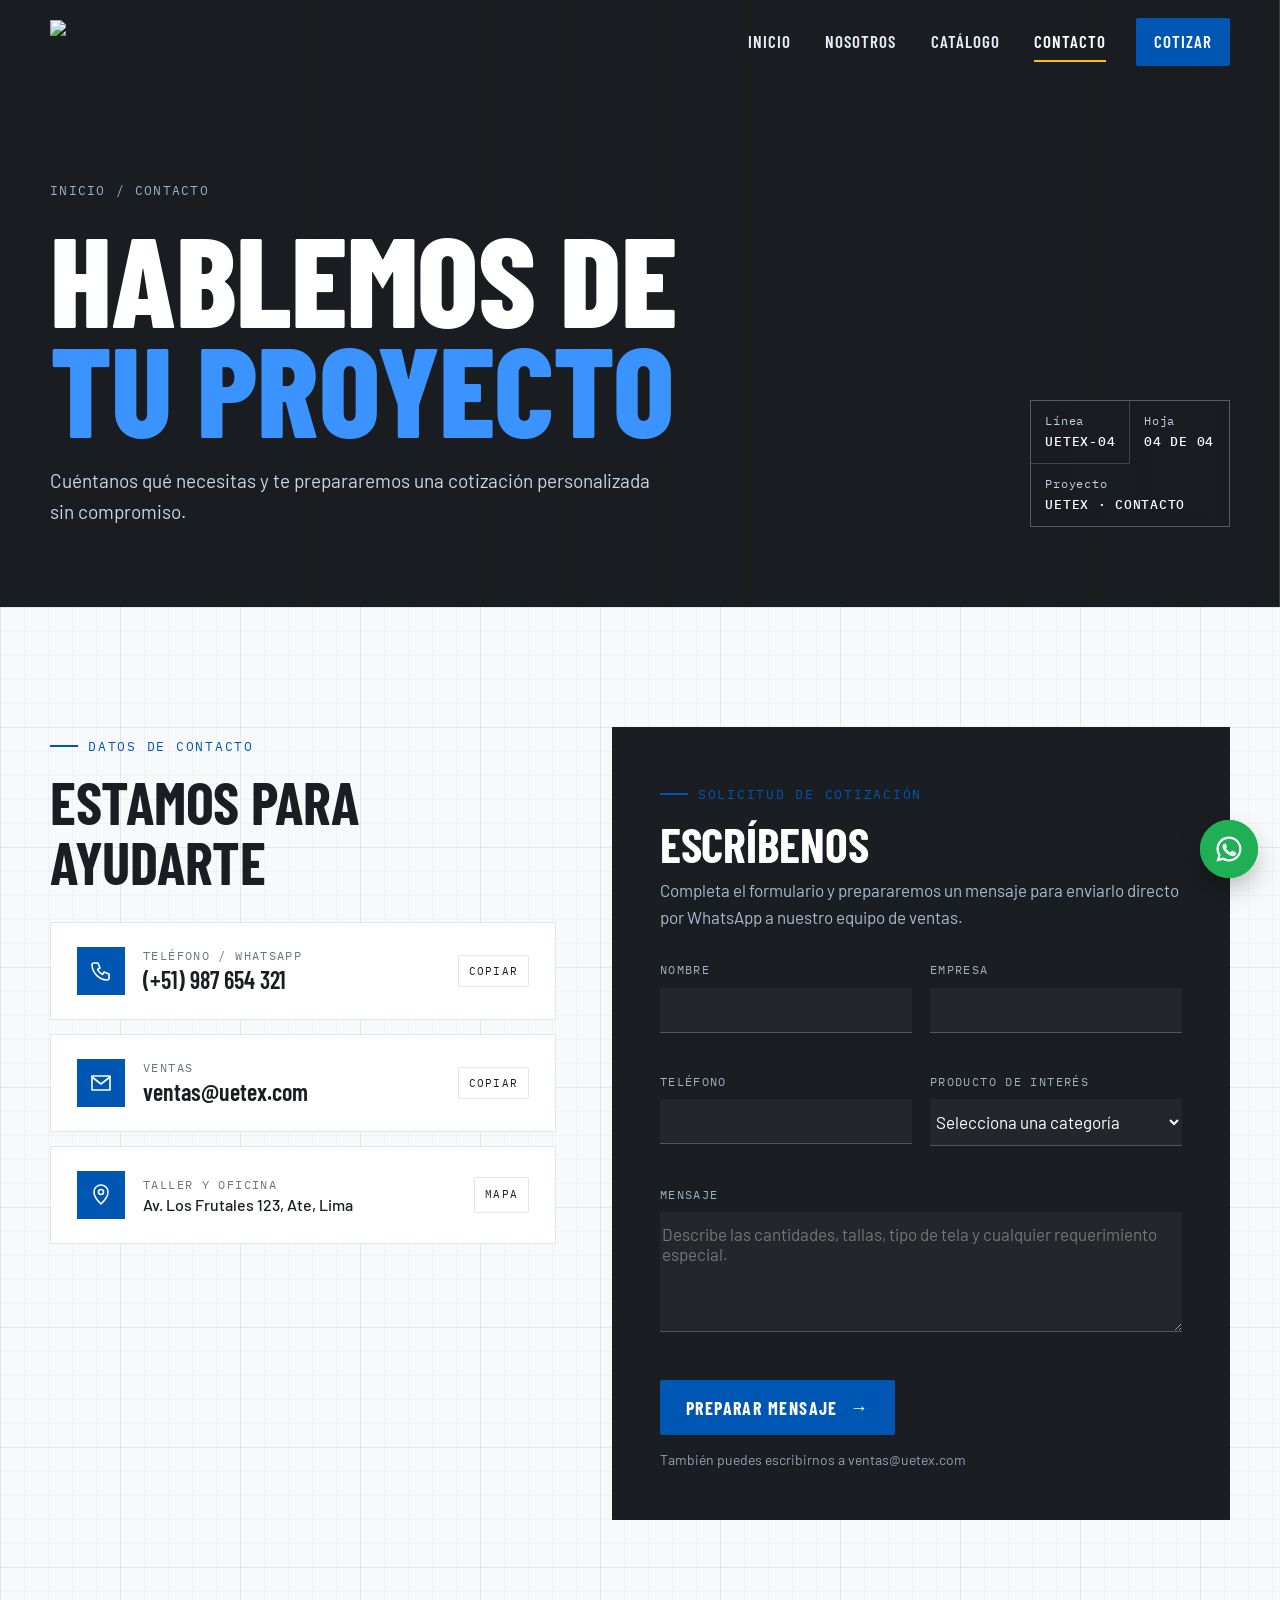
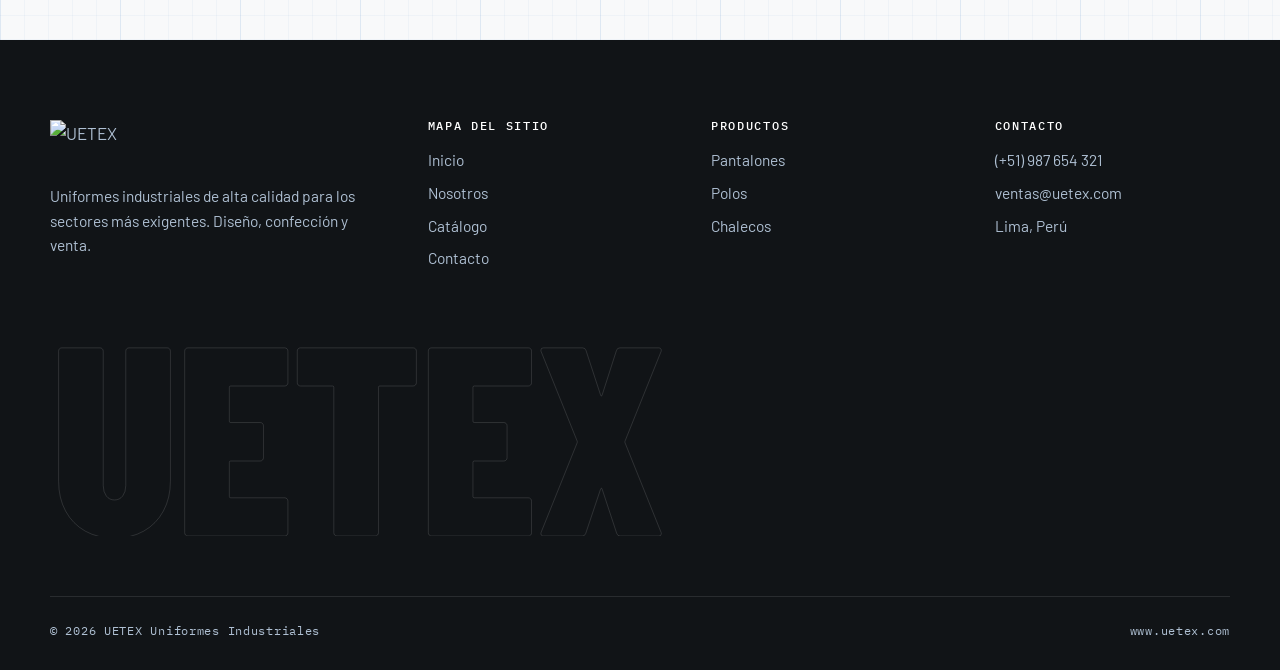
==== contacto.html @ 57a2f2c4 "Primer commit" ====
<!doctype html>
<html lang="es">
<head>
<meta charset="utf-8">
<meta name="viewport" content="width=device-width, initial-scale=1, viewport-fit=cover">
<title>Contacto · UETEX</title>
<meta name="description" content="Póngase en contacto con UETEX para cotizar sus uniformes industriales.">
<link rel="preconnect" href="https://fonts.googleapis.com"><link rel="preconnect" href="https://fonts.gstatic.com" crossorigin><link rel="stylesheet" href="https://fonts.googleapis.com/css2?family=Barlow+Condensed:wght@500;600;700;800&family=Barlow:wght@400;500;600&family=IBM+Plex+Mono:wght@400;500&display=swap">
<link rel="stylesheet" href="css/styles.css">
</head>
<body>
<header class="site-header">
  <div class="wrap bar">
    <a class="brand" href="index.html" aria-label="UETEX, ir al inicio"><img src="img/logo-uetex-white.png" alt="UETEX Uniformes Industriales" width="150"></a>
    <button class="menu-btn" aria-label="Abrir menú" aria-expanded="false"><span></span><span></span><span></span></button>
    <nav class="nav" aria-label="Principal">
      <a href="index.html">Inicio</a>
      <a href="nosotros.html">Nosotros</a>
      <a href="catalogo.html">Catálogo</a>
      <a href="contacto.html" aria-current="page">Contacto</a>
      <a class="cta-nav" href="contacto.html">Cotizar</a>
    </nav>
  </div>
</header>
<main>
<section class="page-hero">
  <div class="bg"><img data-parallax="0.18" src="https://images.unsplash.com/photo-1504917595217-d4dc5ebe6122?q=80&w=2070&auto=format&fit=crop" alt=""></div>
  <div class="wrap">
    <div>
      <div class="crumbs"><a href="index.html">Inicio</a><span>/</span><span>Contacto</span></div>
      <h1><span class="l"><span>Hablemos de</span></span><span class="l"><span>tu proyecto</span></span></h1>
      <p class="lead">Cuéntanos qué necesitas y te prepararemos una cotización personalizada sin compromiso.</p>
    </div>
    <div class="titleblock" aria-hidden="true">
      <div>Línea<b>UETEX-04</b></div><div>Hoja<b>04 de 04</b></div>
      <div class="full">Proyecto<b>UETEX · Contacto</b></div>
    </div>
  </div>
</section>
<section class="sec blueprint">
  <div class="wrap contact-grid">
    <div>
      <span class="eyebrow reveal">Datos de contacto</span>
      <h2 class="reveal" style="font-size:clamp(40px,4.6vw,62px);text-transform:uppercase;margin:16px 0 30px">Estamos para ayudarte</h2>
      <div class="c-list">
        <div class="c-card reveal"><span class="ic"><svg viewBox="0 0 24 24" fill="none" stroke="currentColor" stroke-width="1.6" stroke-linecap="round" stroke-linejoin="round" aria-hidden="true"><path d="M5 4h4l2 5-2.5 1.5a11 11 0 0 0 5 5L15 13l5 2v4a2 2 0 0 1-2 2A16 16 0 0 1 3 6a2 2 0 0 1 2-2"/></svg></span><div><small>Teléfono / WhatsApp</small><div class="v">(+51) 987 654 321</div></div><button class="copy" type="button" data-copy="+51987654321">Copiar</button></div>
        <div class="c-card reveal"><span class="ic"><svg viewBox="0 0 24 24" fill="none" stroke="currentColor" stroke-width="1.6" stroke-linecap="round" stroke-linejoin="round" aria-hidden="true"><rect x="3" y="5" width="18" height="14"/><path d="M3 6l9 7 9-7"/></svg></span><div><small>Ventas</small><div class="v">ventas@uetex.com</div></div><button class="copy" type="button" data-copy="ventas@uetex.com">Copiar</button></div>
        <div class="c-card reveal"><span class="ic"><svg viewBox="0 0 24 24" fill="none" stroke="currentColor" stroke-width="1.6" stroke-linecap="round" stroke-linejoin="round" aria-hidden="true"><path d="M12 21s-7-6.5-7-12a7 7 0 0 1 14 0c0 5.5-7 12-7 12z"/><circle cx="12" cy="9" r="2.5"/></svg></span><div><small>Taller y Oficina</small><div class="v sm">Av. Los Frutales 123, Ate, Lima</div></div><a class="copy" href="https://www.google.com/maps/search/?api=1&query=Av.+Los+Frutales+123+Ate+Lima" target="_blank" rel="noopener" style="text-decoration:none">Mapa</a></div>
      </div>
    </div>
    <form class="form reveal" id="contact-form" novalidate>
      <span class="eyebrow">Solicitud de cotización</span>
      <h2>Escríbenos</h2>
      <p>Completa el formulario y prepararemos un mensaje para enviarlo directo por WhatsApp a nuestro equipo de ventas.</p>
      <div class="fgrid">
        <div class="field"><label for="c-nombre">Nombre</label><input id="c-nombre" name="nombre" autocomplete="name"><span class="err"></span></div>
        <div class="field"><label for="c-empresa">Empresa</label><input id="c-empresa" name="empresa" autocomplete="organization"><span class="err"></span></div>
        <div class="field"><label for="c-telefono">Teléfono</label><input id="c-telefono" name="telefono" type="tel" autocomplete="tel"><span class="err"></span></div>
        <div class="field"><label for="c-servicio">Producto de interés</label><select id="c-servicio" name="servicio"><option value="">Selecciona una categoría</option><option>Pantalones</option><option>Polos</option><option>Chalecos</option><option>Otro (especificar en mensaje)</option></select><span class="err"></span></div>
        <div class="field full"><label for="c-mensaje">Mensaje</label><textarea id="c-mensaje" name="mensaje" placeholder="Describe las cantidades, tallas, tipo de tela y cualquier requerimiento especial."></textarea><span class="err"></span></div>
      </div>
      <button class="btn btn-primary" type="submit">Preparar mensaje <span class="arr">→</span></button>
      <div class="sent" id="form-result" hidden></div>
      <p class="note">También puedes escribirnos a ventas@uetex.com</p>
    </form>
  </div>
</section>
</main>
<footer class="site-footer">
  <div class="wrap">
    <div class="f-top">
      <div><img src="img/logo-uetex-white.png" alt="UETEX" width="150"><p>Uniformes industriales de alta calidad para los sectores más exigentes. Diseño, confección y venta.</p></div>
      <div><h4>Mapa del sitio</h4><ul><li><a href="index.html">Inicio</a></li><li><a href="nosotros.html">Nosotros</a></li><li><a href="catalogo.html">Catálogo</a></li><li><a href="contacto.html">Contacto</a></li></ul></div>
      <div><h4>Productos</h4><ul><li><a href="catalogo.html?filter=pantalon">Pantalones</a></li><li><a href="catalogo.html?filter=polo">Polos</a></li><li><a href="catalogo.html?filter=chaleco">Chalecos</a></li></ul></div>
      <div><h4>Contacto</h4><ul><li>(+51) 987 654 321</li><li>ventas@uetex.com</li><li>Lima, Perú</li></ul></div>
    </div>
    <div class="big-word" aria-hidden="true">UETEX</div>
    <div class="f-bottom"><span>© 2026 UETEX Uniformes Industriales</span><span>www.uetex.com</span></div>
  </div>
</footer>
<a class="wa" href="https://wa.me/51987654321" target="_blank" rel="noopener" aria-label="Escríbenos por WhatsApp"><svg viewBox="0 0 24 24" fill="currentColor" aria-hidden="true"><path d="M12 2a10 10 0 0 0-8.6 15.1L2 22l5-1.3A10 10 0 1 0 12 2zm0 18.2a8.2 8.2 0 0 1-4.2-1.2l-.3-.2-3 .8.8-2.9-.2-.3A8.2 8.2 0 1 1 12 20.2zm4.5-6.1c-.2-.1-1.5-.7-1.7-.8-.2-.1-.4-.1-.6.1l-.8 1c-.1.2-.3.2-.5.1a6.7 6.7 0 0 1-3.3-2.9c-.3-.4.2-.4.7-1.3.1-.2 0-.3 0-.4l-.8-1.8c-.2-.5-.4-.4-.6-.4h-.5a1 1 0 0 0-.7.3 3 3 0 0 0-.9 2.2 5.2 5.2 0 0 0 1.1 2.8 11.9 11.9 0 0 0 4.6 4c1.7.7 2.4.8 3.2.7a2.8 2.8 0 0 0 1.8-1.3 2.3 2.3 0 0 0 .2-1.3c-.1-.1-.3-.2-.5-.3z"/></svg></a>
<script src="js/app.js"></script>
</body>
</html>
---- css/styles.css ----
/* UETEX Uniformes Industriales - Estilos Globales */
:root{
  --ink:#1A1D21;
  --steel:#2C3E50;
  --steel-2:#34495E;
  --blue:#0056B3; /* Azul industrial */
  --blue-bright:#3B93FF;
  --safety:#FFC107; /* Amarillo de seguridad */
  --paper:#F8F9FA;
  --white:#FFFFFF;
  --line:#E2E6EA;
  --line-dark:rgba(255,255,255,.12);
  --muted:#6C757D;
  --muted-dark:#A9B7C6;
  
  --f-display:"Barlow Condensed","Arial Narrow",Arial,sans-serif;
  --f-body:"Barlow","Segoe UI",Roboto,Helvetica,Arial,sans-serif;
  --f-mono:"IBM Plex Mono",ui-monospace,"SFMono-Regular",Menlo,Consolas,monospace;

  --wrap:1220px;
  --gut-l:max(20px, env(safe-area-inset-left, 0px));
  --gut-r:max(20px, env(safe-area-inset-right, 0px));
  --ease:cubic-bezier(.2,.7,.1,1);
  color-scheme:light;
}

*,*::before,*::after{box-sizing:border-box}
html{scroll-behavior:smooth}
body{
  margin:0;background:var(--paper);color:var(--ink);
  font-family:var(--f-body);font-size:17px;line-height:1.6;
  -webkit-font-smoothing:antialiased;overflow-x:hidden;
}
img{max-width:100%;display:block}
a{color:inherit}
h1,h2,h3,h4{font-family:var(--f-display);font-weight:700;line-height:1.02;margin:0;text-wrap:balance;letter-spacing:-.005em}
p{margin:0}
:focus-visible{outline:2px solid var(--blue-bright);outline-offset:3px}

.wrap{max-width:var(--wrap);margin:0 auto;padding-left:var(--gut-l);padding-right:var(--gut-r)}
.mono{font-family:var(--f-mono)}
.eyebrow{
  font-family:var(--f-mono);font-size:12.5px;letter-spacing:.14em;text-transform:uppercase;
  color:var(--blue);display:inline-flex;align-items:center;gap:10px;
}
.eyebrow::before{content:"";width:28px;height:2px;background:currentColor}
.dark .eyebrow{color:var(--blue-bright)}

/* ---------- Header ---------- */
.site-header{
  position:fixed;top:env(safe-area-inset-top,0px);left:0;right:0;z-index:50;
  transition:background .4s var(--ease),box-shadow .4s var(--ease),transform .4s var(--ease);
}
.site-header .bar{display:flex;align-items:center;justify-content:space-between;gap:24px;height:84px;transition:height .35s var(--ease)}
.site-header.scrolled{background:rgba(26,29,33,.95);backdrop-filter:blur(12px);-webkit-backdrop-filter:blur(12px);box-shadow:0 1px 0 var(--line-dark)}
.site-header.scrolled .bar{height:66px}
.site-header.hide{transform:translateY(-110%)}
.brand img{height:44px;width:auto;transition:height .35s var(--ease)}
.scrolled .brand img{height:36px}
.nav{display:flex;align-items:center;gap:6px}
.nav a{
  position:relative;text-decoration:none;color:#E6EEF7;font-family:var(--f-display);
  font-size:17px;font-weight:600;letter-spacing:.06em;text-transform:uppercase;padding:10px 14px;
}
.nav a::after{
  content:"";position:absolute;left:14px;right:14px;bottom:4px;height:2px;background:var(--safety);
  transform:scaleX(0);transform-origin:left;transition:transform .35s var(--ease);
}
.nav a:hover::after,.nav a[aria-current="page"]::after{transform:scaleX(1)}
.nav a[aria-current="page"]{color:#fff}
.nav .cta-nav{margin-left:10px;background:var(--blue);color:#fff;padding:10px 18px;border-radius:2px;transition:background .25s}
.nav .cta-nav::after{display:none}
.nav .cta-nav:hover{background:var(--blue-bright)}
.menu-btn{display:none;background:none;border:1px solid var(--line-dark);width:46px;height:46px;border-radius:2px;color:#fff;cursor:pointer;position:relative}
.menu-btn span{position:absolute;left:12px;right:12px;height:2px;background:currentColor;transition:transform .3s var(--ease),opacity .2s}
.menu-btn span:nth-child(1){top:15px}.menu-btn span:nth-child(2){top:22px}.menu-btn span:nth-child(3){top:29px}
.menu-open .menu-btn span:nth-child(1){transform:translateY(7px) rotate(45deg)}
.menu-open .menu-btn span:nth-child(2){opacity:0}
.menu-open .menu-btn span:nth-child(3){transform:translateY(-7px) rotate(-45deg)}

@media (max-width:900px){
  .menu-btn{display:block}
  .nav{
    position:fixed;inset:0;top:0;flex-direction:column;align-items:flex-start;justify-content:center;gap:4px;
    background:var(--ink);padding:100px var(--gut-r) 40px var(--gut-l);
    clip-path:circle(0 at calc(100% - 44px) 42px);transition:clip-path .6s var(--ease);z-index:-1;
  }
  .menu-open .nav{clip-path:circle(150% at calc(100% - 44px) 42px)}
  .nav a{font-size:40px;padding:6px 0}
  .nav a::after{left:0;right:auto;width:60px}
  .nav .cta-nav{margin:20px 0 0;font-size:22px;padding:14px 22px}
}

/* ---------- Buttons ---------- */
.btn{
  display:inline-flex;align-items:center;gap:12px;text-decoration:none;cursor:pointer;border:0;
  font-family:var(--f-display);font-weight:700;font-size:18px;letter-spacing:.08em;text-transform:uppercase;
  padding:16px 26px;border-radius:2px;position:relative;overflow:hidden;isolation:isolate;
  transition:color .3s var(--ease);
}
.btn::before{content:"";position:absolute;inset:0;z-index:-1;transform:translateX(-101%);transition:transform .45s var(--ease)}
.btn:hover::before{transform:none}
.btn .arr{transition:transform .35s var(--ease)}
.btn:hover .arr{transform:translateX(5px)}
.btn-primary{background:var(--blue);color:#fff}
.btn-primary::before{background:var(--safety)}
.btn-primary:hover{color:var(--ink)}
.btn-ghost{background:transparent;color:#fff;box-shadow:inset 0 0 0 1.5px rgba(255,255,255,.45)}
.btn-ghost::before{background:#fff}
.btn-ghost:hover{color:var(--ink)}
.btn-dark{background:var(--ink);color:#fff}
.btn-dark::before{background:var(--blue)}

/* ---------- Hero (home) ---------- */
.hero{position:relative;background:var(--ink);color:#fff;overflow:hidden;isolation:isolate}
.hero-slides{position:absolute;inset:0;z-index:-3}
.hero-slides img{
  position:absolute;inset:0;width:100%;height:100%;object-fit:cover;opacity:0;transform:scale(1.12);
  transition:opacity 1.6s ease,transform 8s linear;
}
.hero-slides img.on{opacity:1;transform:scale(1)}
.hero::before{
  content:"";position:absolute;inset:0;z-index:-2;
  background:
    linear-gradient(90deg,rgba(26,29,33,.96) 0%,rgba(26,29,33,.82) 42%,rgba(26,29,33,.35) 100%),
    linear-gradient(0deg,rgba(26,29,33,.9) 0%,rgba(26,29,33,0) 45%);
}
#grid-canvas{position:absolute;inset:0;z-index:-1;width:100%;height:100%;pointer-events:none;opacity:.9}
.hero-inner{padding-block:170px 70px;display:grid;grid-template-columns:minmax(0,1.25fr) minmax(0,.75fr);gap:48px;align-items:end}
.hero h1{font-size:clamp(50px,7.4vw,118px);font-weight:800;text-transform:uppercase;line-height:.88;letter-spacing:-.01em}
.hero h1 .l{display:block;overflow:hidden;padding-bottom:.04em}
.hero h1 .l span{display:inline-block;animation:rise 1s var(--ease) both}
.hero h1 .l:nth-child(2) span{animation-delay:.12s;color:var(--blue-bright)}
.hero h1 .l:nth-child(3) span{animation-delay:.24s}
.hero h1 .amp{color:var(--safety)}
@keyframes rise{from{transform:translateY(105%)}to{transform:none}}
.hero-lead{margin-top:28px;max-width:560px;font-size:19px;color:#C9D6E5;animation:fadeUp .9s .45s var(--ease) both}
.hero-actions{margin-top:36px;display:flex;flex-wrap:wrap;gap:14px;animation:fadeUp .9s .6s var(--ease) both}
@keyframes fadeUp{from{opacity:0;transform:translateY(24px)}to{opacity:1;transform:none}}

.titleblock{
  font-family:var(--f-mono);font-size:12px;letter-spacing:.06em;color:#BFD0E3;
  border:1px solid rgba(255,255,255,.28);background:rgba(26,29,33,.55);backdrop-filter:blur(6px);
  display:grid;grid-template-columns:1fr 1fr;animation:fadeUp .9s .75s var(--ease) both;max-width:380px;justify-self:end;width:100%;
}
.titleblock div{padding:10px 14px;border-bottom:1px solid rgba(255,255,255,.18)}
.titleblock div:nth-child(odd){border-right:1px solid rgba(255,255,255,.18)}
.titleblock div:nth-last-child(-n+2){border-bottom:0}
.titleblock b{display:block;font-weight:500;color:#fff;font-size:13px;margin-top:2px;text-transform:uppercase}
.titleblock .full{grid-column:1/-1;border-right:0!important}
.slide-meta{margin-top:56px;display:flex;align-items:center;gap:22px;font-family:var(--f-mono);font-size:12.5px;color:#9DB0C6;letter-spacing:.08em;text-transform:uppercase}
.slide-dots{display:flex;gap:8px}
.slide-dots button{width:46px;height:3px;border:0;padding:0;background:rgba(255,255,255,.25);cursor:pointer;position:relative;overflow:hidden}
.slide-dots button i{position:absolute;inset:0;background:var(--safety);transform:scaleX(0);transform-origin:left}
.slide-dots button.on i{animation:prog 6s linear forwards}
@keyframes prog{to{transform:scaleX(1)}}

/* ---------- Ticker ---------- */
.ticker{background:var(--blue);color:#fff;overflow:hidden;white-space:nowrap;border-block:1px solid rgba(255,255,255,.15)}
.ticker-track{display:inline-flex;animation:tick 38s linear infinite;padding-block:16px}
.ticker span{font-family:var(--f-display);font-size:24px;font-weight:700;text-transform:uppercase;letter-spacing:.06em;padding:0 26px;display:inline-flex;align-items:center;gap:52px}
.ticker span::after{content:"";width:9px;height:9px;background:var(--safety);transform:rotate(45deg)}
@keyframes tick{to{transform:translateX(-50%)}}

/* ---------- Sections ---------- */
section{position:relative}
.sec{padding-block:120px}
.sec-tight{padding-block:90px}
.dark{background:var(--ink);color:#fff}
.dark p{color:#C3D1E1}
.blueprint{
  background-color:var(--paper);
  background-image:
    linear-gradient(rgba(0,86,179,.07) 1px,transparent 1px),
    linear-gradient(90deg,rgba(0,86,179,.07) 1px,transparent 1px),
    linear-gradient(rgba(0,86,179,.035) 1px,transparent 1px),
    linear-gradient(90deg,rgba(0,86,179,.035) 1px,transparent 1px);
  background-size:120px 120px,120px 120px,24px 24px,24px 24px;
}
.dark.blueprint{
  background-color:var(--ink);
  background-image:
    linear-gradient(rgba(59,147,255,.09) 1px,transparent 1px),
    linear-gradient(90deg,rgba(59,147,255,.09) 1px,transparent 1px);
  background-size:96px 96px,96px 96px;
}
.sec-head{display:grid;grid-template-columns:minmax(0,1fr) minmax(0,1fr);gap:40px;align-items:end;margin-bottom:64px}
.sec-head h2{font-size:clamp(42px,5.6vw,80px);text-transform:uppercase;margin-top:18px}
.sec-head h2 em{font-style:normal;color:var(--blue)}
.dark .sec-head h2 em{color:var(--blue-bright)}
.sec-head p{max-width:520px;color:var(--muted);font-size:18px}
.dark .sec-head p{color:var(--muted-dark)}

/* about split */
.split{display:grid;grid-template-columns:minmax(0,1fr) minmax(0,1fr);gap:80px;align-items:center}
.photo-stack{position:relative;aspect-ratio:4/4.3;max-width:100%}
.photo-stack figure{margin:0;position:absolute;overflow:hidden;box-shadow:0 30px 60px -20px rgba(26,29,33,.45)}
.photo-stack .p1{left:0;top:0;width:62%;height:78%}
.photo-stack .p2{right:0;bottom:0;width:52%;height:58%;border:8px solid var(--paper)}
.photo-stack img{width:100%;height:100%;object-fit:cover;transform:scale(1.08)}
.photo-stack .stamp{
  position:absolute;left:46%;top:6%;width:132px;height:132px;border-radius:50%;background:var(--safety);color:var(--ink);
  display:grid;place-items:center;text-align:center;font-family:var(--f-display);font-weight:800;font-size:15px;line-height:1.05;
  letter-spacing:.04em;text-transform:uppercase;z-index:2;
}
.stamp svg{position:absolute;inset:0;animation:spin 18s linear infinite}
.stamp text{font-family:var(--f-mono);font-size:9.6px;letter-spacing:.22em;fill:var(--ink)}
@keyframes spin{to{transform:rotate(360deg)}}
.about-copy h2{font-size:clamp(40px,5vw,68px);text-transform:uppercase;margin:18px 0 26px}
.about-copy p+p{margin-top:16px}
.about-copy p{color:var(--muted);font-size:18px}

.stats{display:grid;grid-template-columns:repeat(4,minmax(0,1fr));margin-top:44px;border-top:1px solid var(--line)}
.stat{padding:22px 16px 0 0}
.stat+.stat{padding-left:18px;border-left:1px solid var(--line)}
.stat b{display:block;font-family:var(--f-display);font-size:58px;font-weight:800;line-height:1;color:var(--blue);font-variant-numeric:tabular-nums}
.stat span{font-family:var(--f-mono);font-size:12px;letter-spacing:.08em;text-transform:uppercase;color:var(--muted)}

/* service cards (home) */
.svc-grid{display:grid;grid-template-columns:repeat(3,minmax(0,1fr));gap:2px;background:var(--line-dark)}
.svc-card{
  position:relative;display:block;text-decoration:none;color:#fff;aspect-ratio:4/4.6;overflow:hidden;background:var(--steel);isolation:isolate;
}
.svc-card img{position:absolute;inset:0;width:100%;height:100%;object-fit:cover;z-index:-2;transition:transform 1.2s var(--ease),filter .6s;filter:grayscale(.55) brightness(.8)}
.svc-card::before{content:"";position:absolute;inset:0;z-index:-1;background:linear-gradient(0deg,rgba(26,29,33,.97) 18%,rgba(26,29,33,.25) 70%);transition:background .5s}
.svc-card::after{content:"";position:absolute;left:0;bottom:0;height:4px;width:100%;background:var(--safety);transform:scaleX(0);transform-origin:left;transition:transform .55s var(--ease)}
.svc-card:hover img{transform:scale(1.08);filter:none}
.svc-card:hover::after{transform:scaleX(1)}
.svc-card .code{position:absolute;top:22px;left:24px;font-family:var(--f-mono);font-size:12px;letter-spacing:.12em;color:#B9CBE0}
.svc-card .body{position:absolute;left:24px;right:24px;bottom:28px}
.svc-card h3{font-size:36px;text-transform:uppercase}
.svc-card p{color:#C3D1E1;font-size:15.5px;margin-top:10px;max-height:0;opacity:0;overflow:hidden;transition:max-height .6s var(--ease),opacity .4s,margin .4s}
.svc-card:hover p,.svc-card:focus-visible p{max-height:140px;opacity:1}
.svc-card .go{margin-top:14px;display:inline-flex;gap:10px;font-family:var(--f-mono);font-size:12px;letter-spacing:.12em;text-transform:uppercase;color:var(--safety)}
@media (hover:none){.svc-card p{max-height:none;opacity:1}}

/* disciplines */
.disc{display:grid;grid-template-columns:repeat(3,minmax(0,1fr));border-top:1px solid var(--line);padding:0;margin:0;position:relative;z-index:0}
.disc li{list-style:none;border-bottom:1px solid var(--line);padding:26px 4px;display:flex;align-items:baseline;gap:18px;position:relative;overflow:hidden;transition:color .35s,padding .35s var(--ease);z-index:0}
.disc li:not(:nth-child(3n)){border-right:1px solid var(--line)}
.disc li:not(:nth-child(3n+1)){padding-left:24px}
.disc li::before{content:"";position:absolute;inset:0;background:var(--blue);transform:translateY(101%);transition:transform .45s var(--ease);z-index:-1}
.disc li:hover{color:#fff}
.disc li:hover::before{transform:none}
.disc li:hover small{color:#cfe2ff}
.disc small{flex:none;font-family:var(--f-mono);font-size:12px;color:var(--blue);letter-spacing:.08em;transition:color .35s}
.disc strong{font-family:var(--f-display);font-size:clamp(22px,2.3vw,30px);min-width:0;overflow-wrap:anywhere;font-weight:700;text-transform:uppercase}

/* logo marquee */
.logos-marquee{overflow:hidden;mask-image:linear-gradient(90deg,transparent,#000 10%,#000 90%,transparent);-webkit-mask-image:linear-gradient(90deg,transparent,#000 10%,#000 90%,transparent)}
.logos-track{display:inline-flex;gap:20px;animation:tick 45s linear infinite;padding-block:6px}
.logos-marquee:hover .logos-track{animation-play-state:paused}
.logo-chip{flex:none;width:210px;height:110px;background:var(--white);display:grid;place-items:center;padding:20px 26px;border:1px solid var(--line)}
.logo-chip img{max-height:62px;max-width:100%;object-fit:contain;filter:grayscale(1);opacity:.75;transition:filter .4s,opacity .4s}
.logo-chip:hover img{filter:none;opacity:1}

/* CTA band */
.cta-band{background:var(--blue);color:#fff;overflow:hidden;position:relative;isolation:isolate}
.cta-band::before{
  content:"";position:absolute;inset:0;z-index:-1;opacity:.18;
  background:repeating-linear-gradient(-45deg,transparent 0 22px,rgba(255,255,255,.6) 22px 24px);
  animation:slide 20s linear infinite;background-size:200% 200%;
}
@keyframes slide{to{background-position:100% 0}}
.cta-band .wrap{padding-block:90px;display:flex;flex-wrap:wrap;align-items:center;justify-content:space-between;gap:32px}
.cta-band h2{font-size:clamp(40px,5.4vw,76px);text-transform:uppercase;max-width:760px}
.cta-band .btn-primary{background:var(--ink)}

/* ---------- Page hero (inner pages) ---------- */
.page-hero{position:relative;background:var(--ink);color:#fff;overflow:hidden;isolation:isolate}
.page-hero .bg{position:absolute;inset:-10% 0;z-index:-2}
.page-hero .bg img{width:100%;height:100%;object-fit:cover;opacity:.45;filter:grayscale(.3)}
.page-hero::before{content:"";position:absolute;inset:0;z-index:-1;background:linear-gradient(90deg,rgba(26,29,33,.95) 10%,rgba(26,29,33,.55))}
.page-hero .wrap{padding-block:180px 80px;display:grid;grid-template-columns:minmax(0,1fr) auto;gap:40px;align-items:end}
.page-hero h1{font-size:clamp(60px,10vw,150px);font-weight:800;text-transform:uppercase;line-height:.86;margin-top:22px}
.page-hero h1 .l{display:block;overflow:hidden}
.page-hero h1 .l span{display:inline-block;animation:rise 1s var(--ease) both}
.page-hero h1 .l:nth-child(2) span{animation-delay:.1s;color:var(--blue-bright)}
.page-hero .lead{margin-top:24px;font-size:19px;color:#C9D6E5;max-width:620px;animation:fadeUp .9s .35s var(--ease) both}
.crumbs{font-family:var(--f-mono);font-size:12.5px;letter-spacing:.1em;text-transform:uppercase;color:#9DB0C6;display:flex;gap:10px}
.crumbs a{text-decoration:none;color:#9DB0C6}.crumbs a:hover{color:#fff}

/* ---------- Nosotros ---------- */
.intro-big{font-family:var(--f-display);font-size:clamp(30px,3.6vw,50px);font-weight:600;line-height:1.12;max-width:1050px;text-wrap:balance}
.intro-big em{font-style:normal;color:var(--blue)}
.mv{display:grid;grid-template-columns:repeat(2,minmax(0,1fr));gap:2px;background:var(--line-dark)}
.mv article{background:var(--ink);padding:56px 48px;position:relative;overflow:hidden}
.mv article::after{content:attr(data-k);position:absolute;right:-10px;bottom:-40px;font-family:var(--f-display);font-weight:800;font-size:220px;line-height:1;color:rgba(59,147,255,.07);text-transform:uppercase;pointer-events:none}
.mv h3{font-size:56px;text-transform:uppercase;color:var(--blue-bright);margin:18px 0 18px}
.mv p{font-size:18px;max-width:520px}
.pillars{display:grid;grid-template-columns:repeat(3,minmax(0,1fr));gap:28px}
.pillar{border-top:3px solid var(--ink);padding-top:26px}
.pillar .ico{width:56px;height:56px;color:var(--blue);margin-bottom:20px}
.pillar h3{font-size:34px;text-transform:uppercase}
.pillar p{color:var(--muted);margin-top:10px}
.offices{display:grid;grid-template-columns:repeat(2,minmax(0,1fr));gap:24px}
.office{background:var(--white);border:1px solid var(--line);padding:34px;display:flex;flex-direction:column;gap:12px;transition:transform .4s var(--ease),box-shadow .4s}
.office:hover{transform:translateY(-6px);box-shadow:0 24px 50px -24px rgba(26,29,33,.35)}
.office .tag{font-family:var(--f-mono);font-size:12px;letter-spacing:.12em;text-transform:uppercase;color:var(--blue)}
.office h3{font-size:42px;text-transform:uppercase}
.office p{color:var(--muted)}
.office a.maplink{margin-top:auto;font-family:var(--f-mono);font-size:12.5px;letter-spacing:.1em;text-transform:uppercase;color:var(--ink);text-decoration:none;display:inline-flex;gap:8px;padding-top:12px}
.office a.maplink:hover{color:var(--blue)}
.team-strip{position:relative;overflow:hidden;aspect-ratio:21/7;max-width:100%}
.team-strip img{width:100%;height:120%;object-fit:cover;object-position:center 30%}

/* ---------- Catálogo ---------- */
.catalog-controls{display:flex;flex-wrap:wrap;gap:10px;margin-bottom:40px}
.catalog-controls button{
  font-family:var(--f-display);font-weight:600;font-size:17px;letter-spacing:.06em;text-transform:uppercase;
  border:1px solid var(--line);background:var(--white);color:var(--ink);padding:10px 18px;border-radius:2px;cursor:pointer;transition:all .25s;
}
.catalog-controls button span{font-family:var(--f-mono);font-size:11px;color:var(--muted);margin-left:6px}
.catalog-controls button:hover{border-color:var(--ink)}
.catalog-controls button[aria-pressed="true"]{background:var(--ink);color:#fff;border-color:var(--ink)}
.catalog-controls button[aria-pressed="true"] span{color:var(--safety)}
.product-grid{display:grid;grid-template-columns:repeat(auto-fill,minmax(280px,1fr));gap:30px}
.product-card{
  background:var(--white);border-radius:2px;overflow:hidden;box-shadow:0 10px 25px -15px rgba(26,29,33,.2);
  transition:transform .3s ease,box-shadow .3s ease;display:flex;flex-direction:column;
}
.product-card:hover{transform:translateY(-8px);box-shadow:0 20px 40px -20px rgba(26,29,33,.35)}
.product-card img{width:100%;height:280px;object-fit:cover;transition:transform .5s ease}
.product-card:hover img{transform:scale(1.05)}
.card-info{padding:20px;display:flex;flex-direction:column;flex-grow:1}
.card-info h3{font-family:var(--f-display);font-size:24px;font-weight:700;text-transform:uppercase;margin-bottom:5px;color:var(--ink)}
.card-info .category{font-size:14px;color:var(--blue);font-weight:600;text-transform:uppercase;letter-spacing:.1em;margin-bottom:10px}
.card-info .price{font-family:var(--f-display);font-size:22px;font-weight:700;color:var(--blue);margin-top:auto}
.card-info .btn-add{margin-top:15px;width:100%;justify-content:center;background:var(--ink);color:var(--white);min-height:44px;font-size:15px}
.card-info .btn-add:hover{background:var(--blue)}

/* ---------- Contacto ---------- */
.contact-grid{display:grid;grid-template-columns:minmax(0,.9fr) minmax(0,1.1fr);gap:56px;align-items:start}
.c-list{display:flex;flex-direction:column;gap:14px}
.c-card{background:var(--white);border:1px solid var(--line);padding:24px 26px;display:grid;grid-template-columns:48px minmax(0,1fr) auto;gap:18px;align-items:center;transition:border-color .3s,transform .4s var(--ease)}
.c-card:hover{border-color:var(--blue);transform:translateX(6px)}
.c-card .ic{width:48px;height:48px;background:var(--blue);color:#fff;display:grid;place-items:center}
.c-card .ic svg{width:24px;height:24px}
.c-card small{display:block;font-family:var(--f-mono);font-size:11.5px;letter-spacing:.12em;text-transform:uppercase;color:var(--muted)}
.c-card .v{font-family:var(--f-display);font-size:24px;font-weight:600;user-select:all;word-break:break-word;line-height:1.2}
.c-card .v.sm{font-family:var(--f-body);font-size:16px;font-weight:500;user-select:text}
.copy{font-family:var(--f-mono);font-size:11px;letter-spacing:.1em;text-transform:uppercase;border:1px solid var(--line);background:none;padding:8px 10px;cursor:pointer;color:var(--ink);border-radius:2px}
.copy:hover{border-color:var(--ink)}
.copy.ok{background:var(--ink);color:#fff;border-color:var(--ink)}
.form{background:var(--ink);color:#fff;padding:48px;position:relative;overflow:hidden}
.form h2{font-size:48px;text-transform:uppercase;margin:16px 0 8px}
.form > p{color:#A9BBD0}
.fgrid{display:grid;grid-template-columns:repeat(2,minmax(0,1fr));gap:18px;margin-top:30px}
.field{position:relative;display:flex;flex-direction:column}
.field.full{grid-column:1/-1}
.field label{font-family:var(--f-mono);font-size:11.5px;letter-spacing:.12em;text-transform:uppercase;color:#9DB0C6;margin-bottom:8px}
.field input,.field select,.field textarea{
  background:rgba(255,255,255,.04);border:0;border-bottom:1.5px solid rgba(255,255,255,.22);color:#fff;
  font-family:var(--f-body);font-size:17px;padding:12px 2px;outline:none;transition:border-color .3s,background .3s;border-radius:0;
}
.field select option{color:#1A1D21}
.field textarea{min-height:120px;resize:vertical}
.field input:focus,.field select:focus,.field textarea:focus{border-color:var(--safety);background:rgba(255,255,255,.07)}
.field .err{font-size:13px;color:#FFB4A6;min-height:18px;margin-top:4px}
.form .btn{margin-top:26px}
.form .note{margin-top:14px;font-size:14px;color:#8FA3BA}
.form .sent{margin-top:16px;padding:14px 16px;border-left:3px solid var(--safety);background:rgba(255,193,7,.08);font-size:15px;color:#fff}

/* ---------- Footer ---------- */
.site-footer{background:#111417;color:#AFC0D3;padding-block:80px 30px}
.f-top{display:grid;grid-template-columns:minmax(0,1.4fr) repeat(3,minmax(0,1fr));gap:48px}
.f-top img{height:46px;width:auto}
.f-top p{margin-top:18px;font-size:15.5px;max-width:340px}
.f-top h4{font-family:var(--f-mono);font-size:12px;font-weight:500;letter-spacing:.14em;text-transform:uppercase;color:#fff;margin-bottom:16px}
.f-top ul{list-style:none;margin:0;padding:0;display:flex;flex-direction:column;gap:8px;font-size:15.5px}
.f-top a{text-decoration:none;color:#AFC0D3;transition:color .2s}
.f-top a:hover{color:#fff}
.f-bottom{margin-top:60px;padding-top:24px;border-top:1px solid rgba(255,255,255,.1);display:flex;flex-wrap:wrap;justify-content:space-between;gap:12px;font-family:var(--f-mono);font-size:12px;letter-spacing:.06em}
.big-word{font-family:var(--f-display);font-weight:800;text-transform:uppercase;font-size:clamp(80px,21vw,320px);line-height:.8;color:transparent;-webkit-text-stroke:1px rgba(255,255,255,.12);margin-top:50px;white-space:nowrap;overflow:hidden;letter-spacing:-.01em;user-select:none}

/* floating WhatsApp */
.wa{
  position:fixed;right:calc(22px + env(safe-area-inset-right,0px));bottom:calc(22px + env(safe-area-inset-bottom,0px));z-index:40;
  width:58px;height:58px;border-radius:50%;background:#1FAF55;color:#fff;display:grid;place-items:center;
  box-shadow:0 12px 30px -8px rgba(0,0,0,.45);transition:transform .3s var(--ease);
}
.wa::before{content:"";position:absolute;inset:0;border-radius:50%;border:2px solid #1FAF55;animation:ping 2.4s ease-out infinite}
@keyframes ping{from{transform:scale(1);opacity:.8}to{transform:scale(1.7);opacity:0}}
.wa:hover{transform:scale(1.08)}
.wa svg{width:30px;height:30px}

/* scroll progress */
.progress{position:fixed;left:0;top:env(safe-area-inset-top,0px);height:3px;width:100%;background:var(--safety);transform:scaleX(0);transform-origin:left;z-index:70}

/* reveal: only elements below the fold get hidden by JS (class .pre) */
.pre{opacity:0;transform:translateY(40px)}
.reveal{transition:opacity 1s var(--ease),transform 1s var(--ease)}
.reveal.d1{transition-delay:.08s}.reveal.d2{transition-delay:.16s}.reveal.d3{transition-delay:.24s}

/* page transition curtain */
.curtain{position:fixed;inset:0;z-index:100;background:var(--blue);transform:scaleY(0);transform-origin:bottom;pointer-events:none}
.curtain.in{animation:curIn .45s var(--ease) forwards}
.curtain.out{transform-origin:top;animation:curOut .6s var(--ease) forwards}
@keyframes curIn{from{transform:scaleY(0)}to{transform:scaleY(1)}}
@keyframes curOut{from{transform:scaleY(1)}to{transform:scaleY(0)}}

/* ---------- Responsive ---------- */
@media (max-width:1080px){
  .svc-layout{grid-template-columns:minmax(0,1fr)}
  .svc-index{position:static;flex-direction:row;flex-wrap:wrap;border-left:0;gap:6px}
  .svc-index a{border:1px solid var(--line);padding:6px 12px;font-size:15px;background:var(--white)}
  .svc-index a::before{display:none}
  .svc-index a.active{padding-left:12px;background:var(--ink);color:#fff;border-color:var(--ink)}
  .client-grid{grid-template-columns:repeat(3,minmax(0,1fr))}
  .f-top{grid-template-columns:repeat(2,minmax(0,1fr))}
}
@media (max-width:900px){
  .hero-inner{grid-template-columns:1fr;padding-block:140px 56px}
  .titleblock{justify-self:start}
  .sec-head,.split,.contact-grid,.svc-item{grid-template-columns:1fr}
  .svc-item:nth-child(even) .svc-media{order:0}
  .split{gap:56px}
  .svc-grid{grid-template-columns:repeat(2,minmax(0,1fr))}
  .disc{grid-template-columns:repeat(2,minmax(0,1fr))}
  .disc li:not(:nth-child(3n)){border-right:0}
  .disc li:not(:nth-child(3n+1)){padding-left:4px}
  .disc li:nth-child(odd){border-right:1px solid var(--line)}
  .disc li:nth-child(even){padding-left:20px}
  .mv,.pillars,.offices{grid-template-columns:1fr}
  .sector-row{grid-template-columns:repeat(2,minmax(0,1fr))}
  .page-hero .wrap{grid-template-columns:1fr;padding-block:140px 60px}
  .stats{grid-template-columns:repeat(2,minmax(0,1fr))}
  .stat:nth-child(3){padding-left:0;border-left:0}
  .sec{padding-block:88px}
}
@media (max-width:600px){
  body{font-size:16px}
  .svc-grid,.disc,.sector-row{grid-template-columns:1fr}
  .disc li{border-right:0!important;padding-left:4px!important}
  .client-grid{grid-template-columns:repeat(2,minmax(0,1fr));gap:12px}
  .client{padding:12px}
  .client .meta span:last-child{display:none}
  .fgrid,.f-top{grid-template-columns:1fr}
  .form{padding:32px 22px}
  .mv article{padding:40px 26px}
  .c-card{grid-template-columns:40px minmax(0,1fr);padding:18px}
  .c-card .ic{width:40px;height:40px}
  .c-card .copy{grid-column:2;justify-self:start}
  .photo-stack .stamp{width:104px;height:104px;font-size:12.5px}
  .titleblock{display:none}
  .logo-chip{width:160px;height:90px}
}
@media (prefers-reduced-motion:reduce){
  *,*::before,*::after{animation-duration:.01ms!important;animation-iteration-count:1!important;transition-duration:.01ms!important;scroll-behavior:auto!important}
  .pre{opacity:1;transform:none}
}
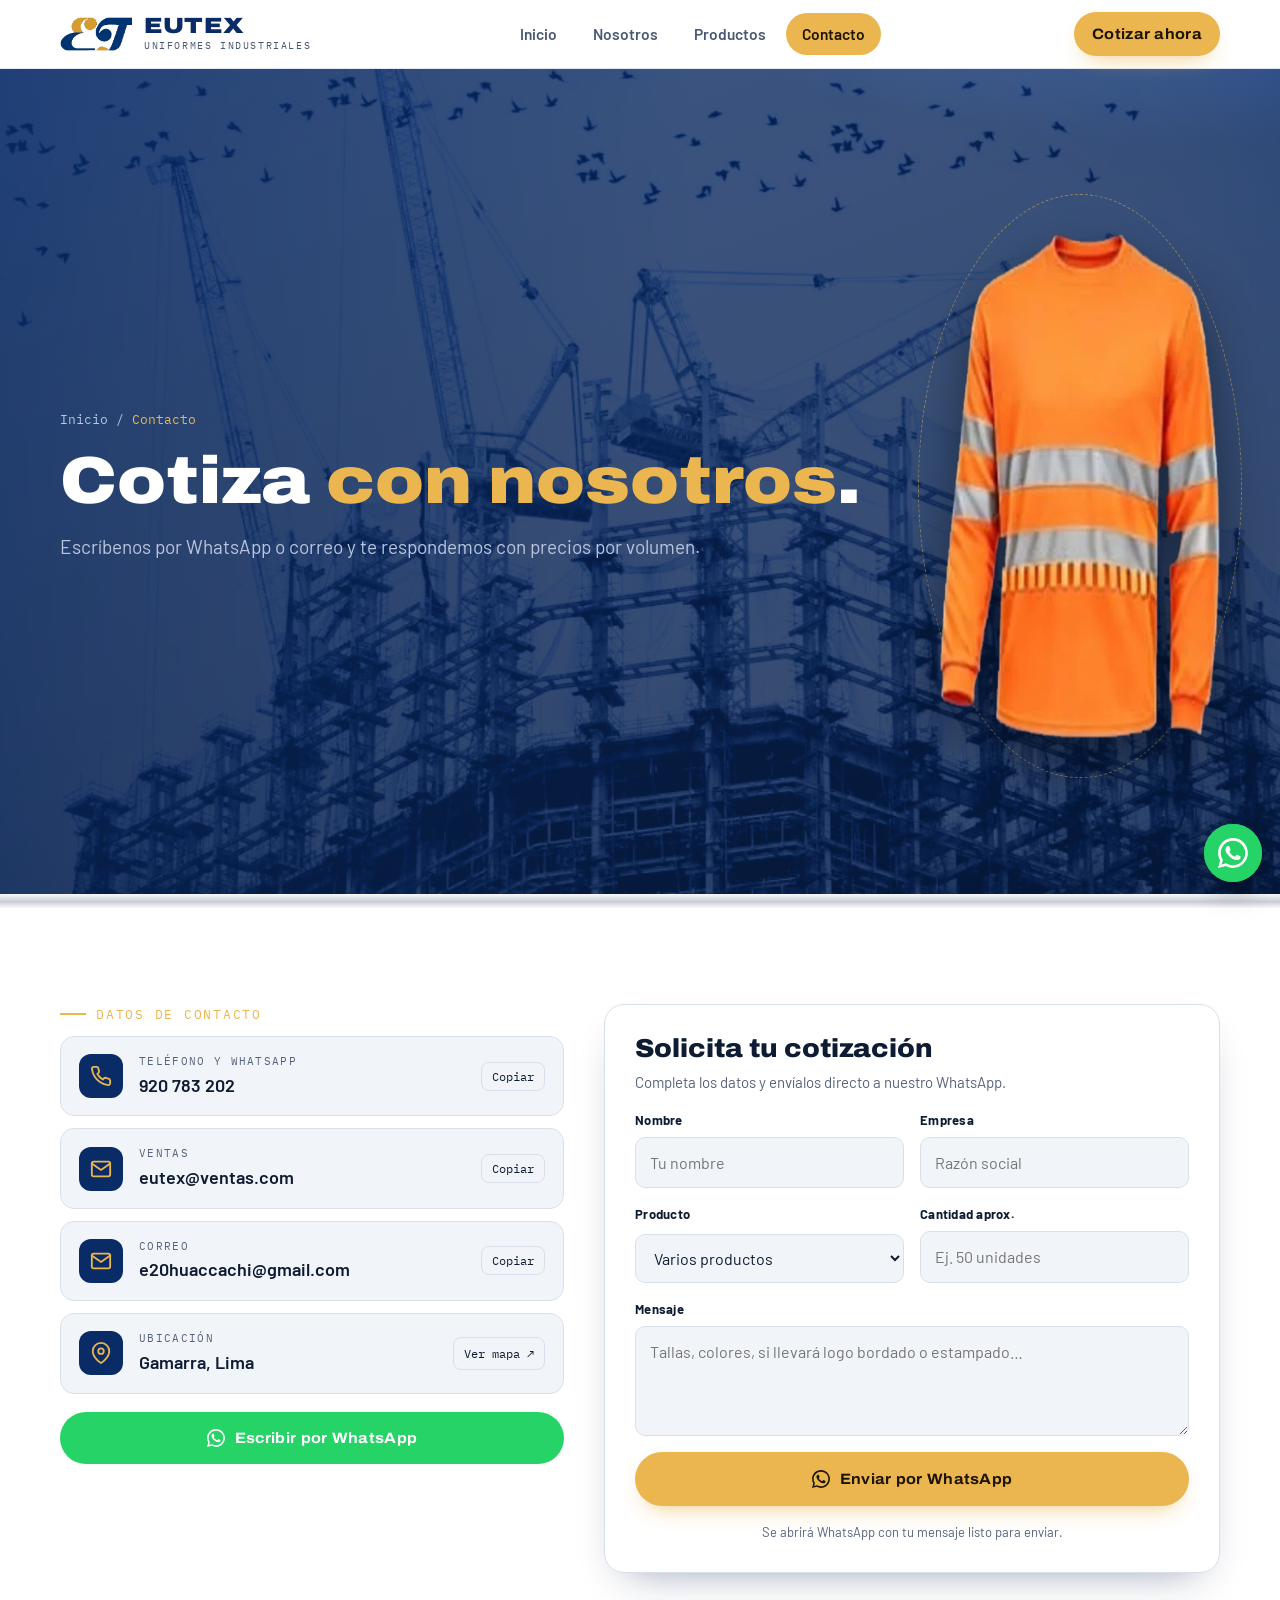
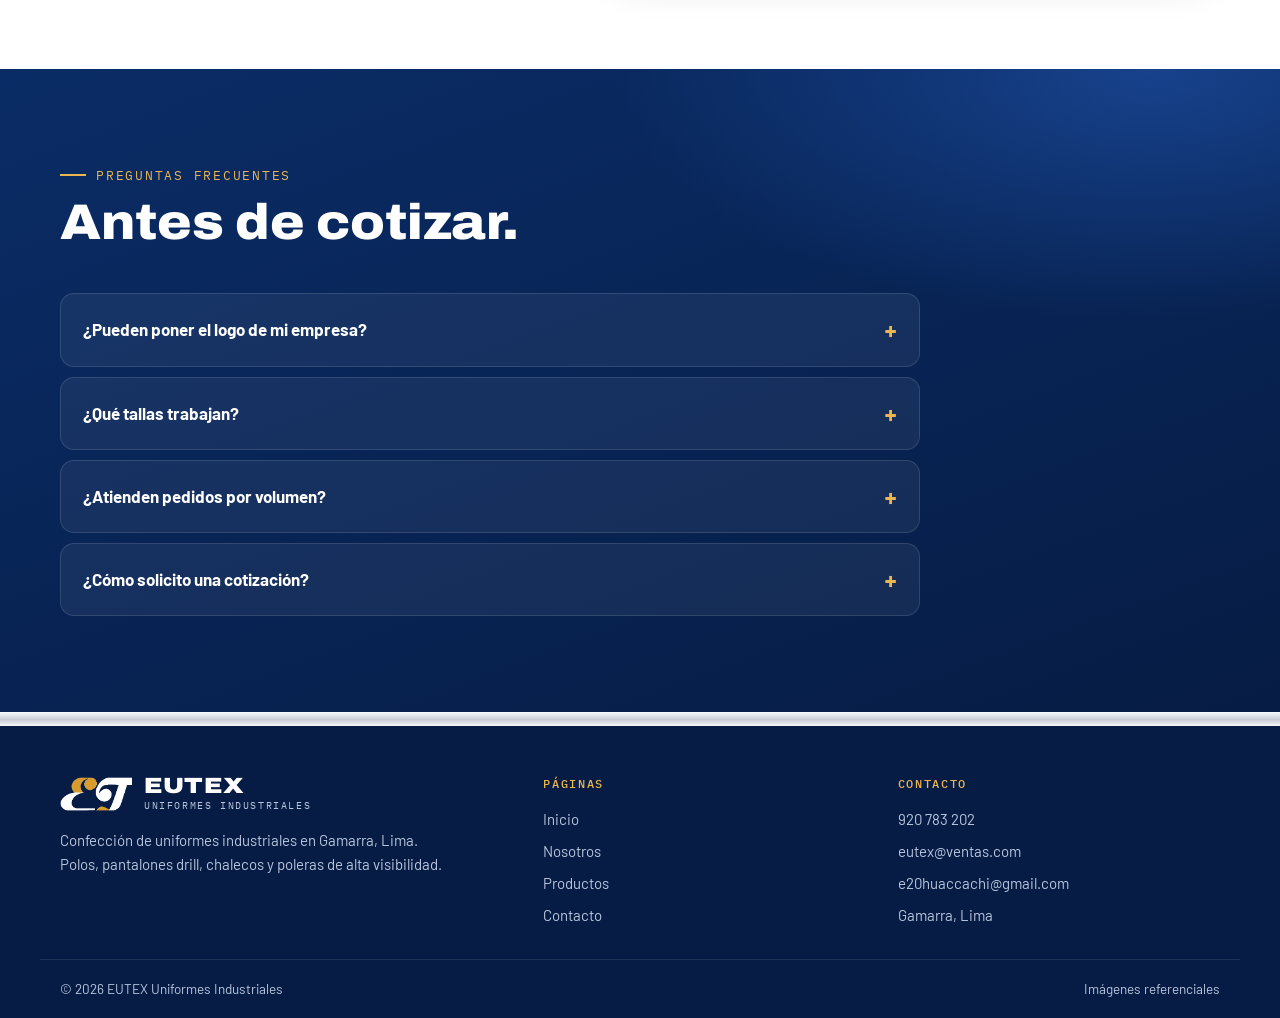
==== commit 6ee34a41: "Cambio completo" ====
--- a/contacto.html
+++ b/contacto.html
@@ -3,82 +3,94 @@
 <head>
 <meta charset="utf-8">
 <meta name="viewport" content="width=device-width, initial-scale=1, viewport-fit=cover">
-<title>Contacto · UETEX</title>
-<meta name="description" content="Póngase en contacto con UETEX para cotizar sus uniformes industriales.">
-<link rel="preconnect" href="https://fonts.googleapis.com"><link rel="preconnect" href="https://fonts.gstatic.com" crossorigin><link rel="stylesheet" href="https://fonts.googleapis.com/css2?family=Barlow+Condensed:wght@500;600;700;800&family=Barlow:wght@400;500;600&family=IBM+Plex+Mono:wght@400;500&display=swap">
-<link rel="stylesheet" href="css/styles.css">
+<link rel="icon" type="image/webp" href="assets/img/logo-mono.webp">
+<title>Contacto · EUTEX</title>
+<meta name="claude:viewport-fit-sides" content="cover">
+<meta name="description" content="Cotiza uniformes industriales con EUTEX por WhatsApp o correo.">
+<link rel="preconnect" href="https://fonts.googleapis.com">
+<link rel="preconnect" href="https://fonts.gstatic.com" crossorigin>
+<link rel="stylesheet" href="https://fonts.googleapis.com/css2?family=Archivo:wdth,wght@62..125,400..900&family=Barlow:wght@400;500;600;700&family=IBM+Plex+Mono:wght@400;500&display=swap">
+<link rel="stylesheet" href="assets/style.css">
 </head>
 <body>
+<a class="skip" href="#contenido">Saltar al contenido</a>
 <header class="site-header">
-  <div class="wrap bar">
-    <a class="brand" href="index.html" aria-label="UETEX, ir al inicio"><img src="img/logo-uetex-white.png" alt="UETEX Uniformes Industriales" width="150"></a>
-    <button class="menu-btn" aria-label="Abrir menú" aria-expanded="false"><span></span><span></span><span></span></button>
-    <nav class="nav" aria-label="Principal">
-      <a href="index.html">Inicio</a>
-      <a href="nosotros.html">Nosotros</a>
-      <a href="catalogo.html">Catálogo</a>
-      <a href="contacto.html" aria-current="page">Contacto</a>
-      <a class="cta-nav" href="contacto.html">Cotizar</a>
+  <div class="wrap nav">
+    <a class="brand" href="index.html" aria-label="EUTEX, ir al inicio">
+      <img src="assets/img/logo-mono.webp" alt="" width="62" height="34">
+      <span><b>EUTEX</b><small>Uniformes Industriales</small></span>
+    </a>
+    <nav aria-label="Menú principal">
+      <ul class="menu" id="menu"><li><a href="index.html">Inicio</a></li><li><a href="nosotros.html">Nosotros</a></li><li><a href="productos.html">Productos</a></li><li><a href="contacto.html" aria-current="page">Contacto</a></li><li class="menu-cta"><a class="btn btn-gold" href="https://wa.me/51920783202?text=Hola%20EUTEX%2C%20quiero%20cotizar%20uniformes." target="_blank" rel="noopener">Cotizar por WhatsApp</a></li></ul>
     </nav>
+    <a class="btn btn-gold nav-cta" href="https://wa.me/51920783202?text=Hola%20EUTEX%2C%20quiero%20cotizar%20uniformes." target="_blank" rel="noopener">Cotizar ahora</a>
+    <button class="burger" id="burger" type="button" aria-label="Abrir menú" aria-expanded="false" aria-controls="menu">
+      <svg class="bars" viewBox="0 0 24 24" fill="none" stroke="currentColor" stroke-width="2" stroke-linecap="round"><path d="M4 7h16M4 12h16M4 17h10"/></svg>
+      <svg class="x" viewBox="0 0 24 24" fill="none" stroke="currentColor" stroke-width="2" stroke-linecap="round"><path d="M6 6l12 12M18 6L6 18"/></svg>
+    </button>
   </div>
 </header>
-<main>
+<main id="contenido">
 <section class="page-hero">
-  <div class="bg"><img data-parallax="0.18" src="https://images.unsplash.com/photo-1504917595217-d4dc5ebe6122?q=80&w=2070&auto=format&fit=crop" alt=""></div>
+  <div class="obra obra-contacto" aria-hidden="true"></div>
+  <div class="wrap inner">
+    <div class="rv">
+      <nav class="crumbs" aria-label="Ruta"><a href="index.html">Inicio</a><span aria-hidden="true">/</span><span aria-current="page">Contacto</span></nav>
+      <h1>Cotiza <em>con nosotros</em>.</h1>
+      <p>Escríbenos por WhatsApp o correo y te respondemos con precios por volumen.</p>
+    </div>
+    <div class="art" aria-hidden="true"><img src="assets/img/polera-ml.webp" alt="" width="300" height="520"></div>
+  </div>
+  <div class="tape"></div>
+</section>
+<section class="sec">
+  <div class="wrap contact-grid">
+    <div class="cinfo rv">
+      <span class="eyebrow">Datos de contacto</span>
+      <div class="crow"><span class="ic"><svg viewBox="0 0 24 24" fill="none" stroke="currentColor" stroke-width="2" stroke-linecap="round" stroke-linejoin="round" aria-hidden="true"><path d="M22 16.9v3a2 2 0 01-2.2 2 19.8 19.8 0 01-8.6-3.1 19.5 19.5 0 01-6-6A19.8 19.8 0 012.1 4.2 2 2 0 014.1 2h3a2 2 0 012 1.7c.1.9.4 1.8.7 2.7a2 2 0 01-.5 2.1L8 9.8a16 16 0 006 6l1.3-1.3a2 2 0 012.1-.4c.9.3 1.8.6 2.7.7a2 2 0 011.7 2z"/></svg></span><span class="t"><small>Teléfono y WhatsApp</small><b>920 783 202</b></span><button class="copy" type="button" data-copy="920783202">Copiar</button></div>
+      <div class="crow"><span class="ic"><svg viewBox="0 0 24 24" fill="none" stroke="currentColor" stroke-width="2" stroke-linecap="round" stroke-linejoin="round" aria-hidden="true"><rect x="2" y="4" width="20" height="16" rx="2"/><path d="M22 6l-10 7L2 6"/></svg></span><span class="t"><small>Ventas</small><b>eutex@ventas.com</b></span><button class="copy" type="button" data-copy="eutex@ventas.com">Copiar</button></div>
+      <div class="crow"><span class="ic"><svg viewBox="0 0 24 24" fill="none" stroke="currentColor" stroke-width="2" stroke-linecap="round" stroke-linejoin="round" aria-hidden="true"><rect x="2" y="4" width="20" height="16" rx="2"/><path d="M22 6l-10 7L2 6"/></svg></span><span class="t"><small>Correo</small><b>e20huaccachi@gmail.com</b></span><button class="copy" type="button" data-copy="e20huaccachi@gmail.com">Copiar</button></div>
+      <a class="crow" href="https://www.google.com/maps/search/?api=1&amp;query=Gamarra%2C%20La%20Victoria%2C%20Lima" target="_blank" rel="noopener"><span class="ic"><svg viewBox="0 0 24 24" fill="none" stroke="currentColor" stroke-width="2" stroke-linecap="round" stroke-linejoin="round" aria-hidden="true"><path d="M21 10c0 7-9 13-9 13S3 17 3 10a9 9 0 0118 0z"/><circle cx="12" cy="10" r="3"/></svg></span><span class="t"><small>Ubicación</small><b>Gamarra, Lima</b></span><span class="copy" aria-hidden="true">Ver mapa ↗</span></a>
+      <a class="btn btn-wa" href="https://wa.me/51920783202?text=Hola%20EUTEX%2C%20quiero%20cotizar%20uniformes." target="_blank" rel="noopener" style="margin-top:6px"><svg viewBox="0 0 24 24" fill="currentColor" aria-hidden="true"><path d="M17.5 14.4c-.3-.1-1.8-.9-2-1-.3-.1-.5-.1-.7.1-.2.3-.8 1-.9 1.2-.2.2-.3.2-.6.1-.3-.1-1.3-.5-2.4-1.5-.9-.8-1.5-1.8-1.7-2.1-.2-.3 0-.5.1-.6l.4-.5c.1-.2.2-.3.3-.5.1-.2 0-.4 0-.5l-.9-2.2c-.2-.6-.5-.5-.7-.5h-.6c-.2 0-.5.1-.8.4-.3.3-1 1-1 2.5s1.1 2.9 1.2 3.1c.1.2 2.1 3.2 5.1 4.5.7.3 1.3.5 1.7.6.7.2 1.4.2 1.9.1.6-.1 1.8-.7 2-1.4.2-.7.2-1.3.2-1.4-.1-.1-.3-.2-.6-.3zM12 21.8c-1.8 0-3.5-.5-5-1.4l-.4-.2-3.7 1 1-3.6-.2-.4C2.7 15.6 2.2 13.8 2.2 12 2.2 6.6 6.6 2.2 12 2.2c2.6 0 5.1 1 6.9 2.9 1.8 1.8 2.9 4.3 2.9 6.9 0 5.4-4.4 9.8-9.8 9.8zM20.5 3.5C18.2 1.2 15.2 0 12 0 5.4 0 .1 5.3.1 11.9c0 2.1.6 4.2 1.6 6L0 24l6.3-1.6c1.8 1 3.7 1.5 5.7 1.5 6.6 0 11.9-5.3 11.9-11.9 0-3.2-1.2-6.2-3.4-8.5z"/></svg> Escribir por WhatsApp</a>
+    </div>
+    <form class="form rv" id="qform" novalidate>
+      <h2>Solicita tu cotización</h2>
+      <p class="sub">Completa los datos y envíalos directo a nuestro WhatsApp.</p>
+      <div class="field"><label for="f-nombre">Nombre</label><input id="f-nombre" name="nombre" autocomplete="name" placeholder="Tu nombre"></div>
+      <div class="field"><label for="f-empresa">Empresa</label><input id="f-empresa" name="empresa" autocomplete="organization" placeholder="Razón social"></div>
+      <div class="field"><label for="f-producto">Producto</label><select id="f-producto" name="producto"><option value="">Varios productos</option></select></div>
+      <div class="field"><label for="f-cantidad">Cantidad aprox.</label><input id="f-cantidad" name="cantidad" inputmode="numeric" placeholder="Ej. 50 unidades"></div>
+      <div class="field full"><label for="f-mensaje">Mensaje</label><textarea id="f-mensaje" name="mensaje" placeholder="Tallas, colores, si llevará logo bordado o estampado…"></textarea></div>
+      <a class="btn btn-gold send" id="send" href="https://wa.me/51920783202" target="_blank" rel="noopener"><svg viewBox="0 0 24 24" fill="currentColor" aria-hidden="true"><path d="M17.5 14.4c-.3-.1-1.8-.9-2-1-.3-.1-.5-.1-.7.1-.2.3-.8 1-.9 1.2-.2.2-.3.2-.6.1-.3-.1-1.3-.5-2.4-1.5-.9-.8-1.5-1.8-1.7-2.1-.2-.3 0-.5.1-.6l.4-.5c.1-.2.2-.3.3-.5.1-.2 0-.4 0-.5l-.9-2.2c-.2-.6-.5-.5-.7-.5h-.6c-.2 0-.5.1-.8.4-.3.3-1 1-1 2.5s1.1 2.9 1.2 3.1c.1.2 2.1 3.2 5.1 4.5.7.3 1.3.5 1.7.6.7.2 1.4.2 1.9.1.6-.1 1.8-.7 2-1.4.2-.7.2-1.3.2-1.4-.1-.1-.3-.2-.6-.3zM12 21.8c-1.8 0-3.5-.5-5-1.4l-.4-.2-3.7 1 1-3.6-.2-.4C2.7 15.6 2.2 13.8 2.2 12 2.2 6.6 6.6 2.2 12 2.2c2.6 0 5.1 1 6.9 2.9 1.8 1.8 2.9 4.3 2.9 6.9 0 5.4-4.4 9.8-9.8 9.8zM20.5 3.5C18.2 1.2 15.2 0 12 0 5.4 0 .1 5.3.1 11.9c0 2.1.6 4.2 1.6 6L0 24l6.3-1.6c1.8 1 3.7 1.5 5.7 1.5 6.6 0 11.9-5.3 11.9-11.9 0-3.2-1.2-6.2-3.4-8.5z"/></svg> Enviar por WhatsApp</a>
+      <p class="hint">Se abrirá WhatsApp con tu mensaje listo para enviar.</p>
+    </form>
+  </div>
+</section>
+<section class="sec navy">
   <div class="wrap">
-    <div>
-      <div class="crumbs"><a href="index.html">Inicio</a><span>/</span><span>Contacto</span></div>
-      <h1><span class="l"><span>Hablemos de</span></span><span class="l"><span>tu proyecto</span></span></h1>
-      <p class="lead">Cuéntanos qué necesitas y te prepararemos una cotización personalizada sin compromiso.</p>
-    </div>
-    <div class="titleblock" aria-hidden="true">
-      <div>Línea<b>UETEX-04</b></div><div>Hoja<b>04 de 04</b></div>
-      <div class="full">Proyecto<b>UETEX · Contacto</b></div>
+    <div class="sec-head rv"><div><span class="eyebrow">Preguntas frecuentes</span><h2>Antes de cotizar.</h2></div></div>
+    <div class="faq rv">
+      <details><summary>¿Pueden poner el logo de mi empresa?</summary><p>Sí. Bordamos o estampamos el logo de tu empresa en polos, poleras, chalecos y pantalones.</p></details>
+      <details><summary>¿Qué tallas trabajan?</summary><p>Confeccionamos en tallas S, M, L, XL y XXL. Si necesitas otra talla, consúltanos.</p></details>
+      <details><summary>¿Atienden pedidos por volumen?</summary><p>Sí, preparamos uniformes para equipos de trabajo completos. Escríbenos con la cantidad aproximada y te cotizamos.</p></details>
+      <details><summary>¿Cómo solicito una cotización?</summary><p>Completa el formulario de esta página o escríbenos por WhatsApp al 920 783 202 indicando prendas, cantidades y tallas.</p></details>
     </div>
   </div>
 </section>
-<section class="sec blueprint">
-  <div class="wrap contact-grid">
-    <div>
-      <span class="eyebrow reveal">Datos de contacto</span>
-      <h2 class="reveal" style="font-size:clamp(40px,4.6vw,62px);text-transform:uppercase;margin:16px 0 30px">Estamos para ayudarte</h2>
-      <div class="c-list">
-        <div class="c-card reveal"><span class="ic"><svg viewBox="0 0 24 24" fill="none" stroke="currentColor" stroke-width="1.6" stroke-linecap="round" stroke-linejoin="round" aria-hidden="true"><path d="M5 4h4l2 5-2.5 1.5a11 11 0 0 0 5 5L15 13l5 2v4a2 2 0 0 1-2 2A16 16 0 0 1 3 6a2 2 0 0 1 2-2"/></svg></span><div><small>Teléfono / WhatsApp</small><div class="v">(+51) 987 654 321</div></div><button class="copy" type="button" data-copy="+51987654321">Copiar</button></div>
-        <div class="c-card reveal"><span class="ic"><svg viewBox="0 0 24 24" fill="none" stroke="currentColor" stroke-width="1.6" stroke-linecap="round" stroke-linejoin="round" aria-hidden="true"><rect x="3" y="5" width="18" height="14"/><path d="M3 6l9 7 9-7"/></svg></span><div><small>Ventas</small><div class="v">ventas@uetex.com</div></div><button class="copy" type="button" data-copy="ventas@uetex.com">Copiar</button></div>
-        <div class="c-card reveal"><span class="ic"><svg viewBox="0 0 24 24" fill="none" stroke="currentColor" stroke-width="1.6" stroke-linecap="round" stroke-linejoin="round" aria-hidden="true"><path d="M12 21s-7-6.5-7-12a7 7 0 0 1 14 0c0 5.5-7 12-7 12z"/><circle cx="12" cy="9" r="2.5"/></svg></span><div><small>Taller y Oficina</small><div class="v sm">Av. Los Frutales 123, Ate, Lima</div></div><a class="copy" href="https://www.google.com/maps/search/?api=1&query=Av.+Los+Frutales+123+Ate+Lima" target="_blank" rel="noopener" style="text-decoration:none">Mapa</a></div>
-      </div>
+</main>
+<footer>
+  <div class="tape"></div>
+  <div class="wrap foot">
+    <div class="brandcol">
+      <a class="brand" href="index.html"><img src="assets/img/logo-mono-white.webp" alt="" width="62" height="34"><span><b>EUTEX</b><small>Uniformes Industriales</small></span></a>
+      <p class="about">Confección de uniformes industriales en Gamarra, Lima. Polos, pantalones drill, chalecos y poleras de alta visibilidad.</p>
     </div>
-    <form class="form reveal" id="contact-form" novalidate>
-      <span class="eyebrow">Solicitud de cotización</span>
-      <h2>Escríbenos</h2>
-      <p>Completa el formulario y prepararemos un mensaje para enviarlo directo por WhatsApp a nuestro equipo de ventas.</p>
-      <div class="fgrid">
-        <div class="field"><label for="c-nombre">Nombre</label><input id="c-nombre" name="nombre" autocomplete="name"><span class="err"></span></div>
-        <div class="field"><label for="c-empresa">Empresa</label><input id="c-empresa" name="empresa" autocomplete="organization"><span class="err"></span></div>
-        <div class="field"><label for="c-telefono">Teléfono</label><input id="c-telefono" name="telefono" type="tel" autocomplete="tel"><span class="err"></span></div>
-        <div class="field"><label for="c-servicio">Producto de interés</label><select id="c-servicio" name="servicio"><option value="">Selecciona una categoría</option><option>Pantalones</option><option>Polos</option><option>Chalecos</option><option>Otro (especificar en mensaje)</option></select><span class="err"></span></div>
-        <div class="field full"><label for="c-mensaje">Mensaje</label><textarea id="c-mensaje" name="mensaje" placeholder="Describe las cantidades, tallas, tipo de tela y cualquier requerimiento especial."></textarea><span class="err"></span></div>
-      </div>
-      <button class="btn btn-primary" type="submit">Preparar mensaje <span class="arr">→</span></button>
-      <div class="sent" id="form-result" hidden></div>
-      <p class="note">También puedes escribirnos a ventas@uetex.com</p>
-    </form>
+    <div><h4>Páginas</h4><ul><li><a href="index.html">Inicio</a></li><li><a href="nosotros.html">Nosotros</a></li><li><a href="productos.html">Productos</a></li><li><a href="contacto.html">Contacto</a></li></ul></div>
+    <div><h4>Contacto</h4><ul><li>920 783 202</li><li>eutex@ventas.com</li><li>e20huaccachi@gmail.com</li><li>Gamarra, Lima</li></ul></div>
   </div>
-</section>
-</main>
-<footer class="site-footer">
-  <div class="wrap">
-    <div class="f-top">
-      <div><img src="img/logo-uetex-white.png" alt="UETEX" width="150"><p>Uniformes industriales de alta calidad para los sectores más exigentes. Diseño, confección y venta.</p></div>
-      <div><h4>Mapa del sitio</h4><ul><li><a href="index.html">Inicio</a></li><li><a href="nosotros.html">Nosotros</a></li><li><a href="catalogo.html">Catálogo</a></li><li><a href="contacto.html">Contacto</a></li></ul></div>
-      <div><h4>Productos</h4><ul><li><a href="catalogo.html?filter=pantalon">Pantalones</a></li><li><a href="catalogo.html?filter=polo">Polos</a></li><li><a href="catalogo.html?filter=chaleco">Chalecos</a></li></ul></div>
-      <div><h4>Contacto</h4><ul><li>(+51) 987 654 321</li><li>ventas@uetex.com</li><li>Lima, Perú</li></ul></div>
-    </div>
-    <div class="big-word" aria-hidden="true">UETEX</div>
-    <div class="f-bottom"><span>© 2026 UETEX Uniformes Industriales</span><span>www.uetex.com</span></div>
-  </div>
+  <div class="wrap foot-bottom"><span>© <span id="year">2026</span> EUTEX Uniformes Industriales</span><span>Imágenes referenciales</span></div>
 </footer>
-<a class="wa" href="https://wa.me/51987654321" target="_blank" rel="noopener" aria-label="Escríbenos por WhatsApp"><svg viewBox="0 0 24 24" fill="currentColor" aria-hidden="true"><path d="M12 2a10 10 0 0 0-8.6 15.1L2 22l5-1.3A10 10 0 1 0 12 2zm0 18.2a8.2 8.2 0 0 1-4.2-1.2l-.3-.2-3 .8.8-2.9-.2-.3A8.2 8.2 0 1 1 12 20.2zm4.5-6.1c-.2-.1-1.5-.7-1.7-.8-.2-.1-.4-.1-.6.1l-.8 1c-.1.2-.3.2-.5.1a6.7 6.7 0 0 1-3.3-2.9c-.3-.4.2-.4.7-1.3.1-.2 0-.3 0-.4l-.8-1.8c-.2-.5-.4-.4-.6-.4h-.5a1 1 0 0 0-.7.3 3 3 0 0 0-.9 2.2 5.2 5.2 0 0 0 1.1 2.8 11.9 11.9 0 0 0 4.6 4c1.7.7 2.4.8 3.2.7a2.8 2.8 0 0 0 1.8-1.3 2.3 2.3 0 0 0 .2-1.3c-.1-.1-.3-.2-.5-.3z"/></svg></a>
-<script src="js/app.js"></script>
+<a class="wa-float" href="https://wa.me/51920783202?text=Hola%20EUTEX%2C%20quiero%20informaci%C3%B3n%20sobre%20sus%20uniformes." target="_blank" rel="noopener" aria-label="Escríbenos por WhatsApp"><svg viewBox="0 0 24 24" fill="currentColor" aria-hidden="true"><path d="M17.5 14.4c-.3-.1-1.8-.9-2-1-.3-.1-.5-.1-.7.1-.2.3-.8 1-.9 1.2-.2.2-.3.2-.6.1-.3-.1-1.3-.5-2.4-1.5-.9-.8-1.5-1.8-1.7-2.1-.2-.3 0-.5.1-.6l.4-.5c.1-.2.2-.3.3-.5.1-.2 0-.4 0-.5l-.9-2.2c-.2-.6-.5-.5-.7-.5h-.6c-.2 0-.5.1-.8.4-.3.3-1 1-1 2.5s1.1 2.9 1.2 3.1c.1.2 2.1 3.2 5.1 4.5.7.3 1.3.5 1.7.6.7.2 1.4.2 1.9.1.6-.1 1.8-.7 2-1.4.2-.7.2-1.3.2-1.4-.1-.1-.3-.2-.6-.3zM12 21.8c-1.8 0-3.5-.5-5-1.4l-.4-.2-3.7 1 1-3.6-.2-.4C2.7 15.6 2.2 13.8 2.2 12 2.2 6.6 6.6 2.2 12 2.2c2.6 0 5.1 1 6.9 2.9 1.8 1.8 2.9 4.3 2.9 6.9 0 5.4-4.4 9.8-9.8 9.8zM20.5 3.5C18.2 1.2 15.2 0 12 0 5.4 0 .1 5.3.1 11.9c0 2.1.6 4.2 1.6 6L0 24l6.3-1.6c1.8 1 3.7 1.5 5.7 1.5 6.6 0 11.9-5.3 11.9-11.9 0-3.2-1.2-6.2-3.4-8.5z"/></svg></a>
+<script src="assets/main.js"></script>
 </body>
-</html>+</html>
--- a/assets/style.css
+++ b/assets/style.css
@@ -0,0 +1,376 @@
+/* EUTEX — sitio multipágina.
+   Layout: bandas azul marino (cabecera, portadas, CTA, pie) que enmarcan contenido claro;
+   la cinta reflectiva plateada es el motivo estructural que se repite. */
+:root{
+  --navy:#0A2C66; --navy-deep:#061C44; --gold:#EBB54F; --gold-soft:#F6CF80;
+  --paper:#F1F4F9; --surface:#FFFFFF; --ink:#0D1B33; --muted:#56637C; --line:#D9E0EB;
+  --tag:#E6ECF5; --on-navy:#FFFFFF; --on-navy-muted:#B9C6DE; --on-gold:#1C1404;
+  --reflect-a:#C9CED6; --reflect-b:#F7F9FC; --wa:#25D366;
+  --hdr-h:61px; --hdr-bg:#FFFFFF; --hdr-ink:#0A2C66; --hdr-muted:#4A5873; --hdr-hover:#EEF2F8; --hdr-line:#E3E8F0;
+  --f-display:"Archivo","Arial Narrow",Arial,sans-serif;
+  --f-body:"Barlow","Segoe UI",Roboto,Helvetica,Arial,sans-serif;
+  --f-mono:"IBM Plex Mono",ui-monospace,Consolas,monospace;
+  --wrap:1200px; --r:14px;
+  --shadow:0 18px 40px -22px rgba(6,28,68,.45);
+  color-scheme:light;
+}
+
+/* Base */
+*,*::before,*::after{box-sizing:border-box}
+:root{padding-top:env(safe-area-inset-top,0px);padding-bottom:env(safe-area-inset-bottom,0px)}
+html{scroll-behavior:smooth;scroll-padding-top:84px;-webkit-text-size-adjust:100%}
+body{margin:0;background:var(--paper);color:var(--ink);font-family:var(--f-body);font-size:17px;line-height:1.6;overflow-x:hidden}
+body::before{content:"";position:fixed;inset:0 0 auto;height:env(safe-area-inset-top,0px);z-index:60;background:var(--hdr-bg)}
+img{max-width:100%;display:block}
+a{color:inherit}
+h1,h2,h3{font-family:var(--f-display);line-height:1.04;text-wrap:balance;margin:0}
+p{margin:0}
+[hidden]{display:none!important}
+.wrap{max-width:var(--wrap);margin:0 auto;padding-left:max(20px,env(safe-area-inset-left,0px));padding-right:max(20px,env(safe-area-inset-right,0px))}
+.eyebrow{font-family:var(--f-mono);font-size:12.5px;letter-spacing:.14em;text-transform:uppercase;color:var(--gold);display:flex;align-items:center;gap:10px}
+.eyebrow::before{content:"";width:26px;height:2px;background:currentColor;flex:none}
+:focus-visible{outline:3px solid var(--gold);outline-offset:3px;border-radius:6px}
+.skip{position:absolute;left:12px;top:-60px;z-index:100;background:var(--gold);color:var(--on-gold);padding:10px 14px;border-radius:8px;font-weight:700;text-decoration:none}
+.skip:focus{top:calc(12px + env(safe-area-inset-top,0px))}
+
+/* Cinta reflectiva */
+.tape{height:14px;background:linear-gradient(180deg,var(--reflect-b),var(--reflect-a) 55%,var(--reflect-b));position:relative;overflow:hidden}
+.tape::after{content:"";position:absolute;inset:0;background:linear-gradient(100deg,transparent 30%,rgba(255,255,255,.95) 48%,transparent 66%);transform:translateX(-100%);animation:shine 4.5s ease-in-out infinite}
+@keyframes shine{0%,55%{transform:translateX(-100%)}100%{transform:translateX(100%)}}
+
+/* Botones */
+.btn{display:inline-flex;align-items:center;justify-content:center;gap:10px;font-family:var(--f-display);font-weight:700;font-variation-settings:"wdth" 108;font-size:15px;letter-spacing:.02em;text-decoration:none;border:0;cursor:pointer;padding:14px 22px;border-radius:999px;transition:transform .2s ease,background .2s,box-shadow .2s;text-align:center}
+.btn svg{width:18px;height:18px;flex:none}
+.btn-gold{background:var(--gold);color:var(--on-gold);box-shadow:0 10px 24px -12px rgba(235,181,79,.9)}
+.btn-gold:hover{transform:translateY(-2px);background:var(--gold-soft)}
+.btn-ghost{background:transparent;color:var(--on-navy);box-shadow:inset 0 0 0 1.5px rgba(255,255,255,.45)}
+.btn-ghost:hover{box-shadow:inset 0 0 0 1.5px var(--on-navy);transform:translateY(-2px)}
+.btn-line{background:transparent;color:var(--ink);box-shadow:inset 0 0 0 1.5px var(--line)}
+.btn-line:hover{box-shadow:inset 0 0 0 1.5px var(--ink)}
+.btn-wa{background:var(--wa);color:#fff}
+.btn-wa:hover{transform:translateY(-2px)}
+.link-arrow{display:inline-flex;align-items:center;gap:8px;font-weight:700;color:var(--ink);text-decoration:none;border-bottom:2px solid var(--gold);padding-bottom:2px}
+.link-arrow:hover{gap:12px}
+.link-arrow svg{width:18px;height:18px;flex:none}
+.link-arrow{transition:gap .2s}
+
+/* Cabecera */
+.site-header{position:sticky;top:env(safe-area-inset-top,0px);z-index:50;background:var(--hdr-bg);color:var(--hdr-ink);border-bottom:1px solid var(--hdr-line);transition:box-shadow .3s}
+.site-header.scrolled{box-shadow:0 10px 30px -14px rgba(6,28,68,.35)}
+.site-header .brand{color:var(--hdr-ink)}
+.site-header .brand small{color:var(--hdr-muted)}
+.nav{display:flex;align-items:center;justify-content:space-between;gap:16px;padding-block:12px;position:relative}
+.brand{display:flex;align-items:center;gap:12px;text-decoration:none;color:var(--on-navy);min-width:0}
+.brand img{height:34px;width:auto}
+.brand b{font-family:var(--f-display);font-weight:900;font-variation-settings:"wdth" 120;font-size:22px;letter-spacing:.03em;line-height:1.1;display:block}
+.brand small{display:block;font-family:var(--f-mono);font-size:10px;letter-spacing:.16em;color:var(--on-navy-muted);text-transform:uppercase}
+.menu{display:flex;gap:4px;list-style:none;margin:0;padding:0}
+.menu a{display:block;padding:9px 16px;border-radius:999px;text-decoration:none;font-weight:600;font-size:15.5px;color:var(--hdr-muted);transition:color .2s,background .2s}
+.menu a:hover{color:var(--hdr-ink);background:var(--hdr-hover)}
+.menu a[aria-current="page"]{color:var(--on-gold);background:var(--gold)}
+.nav-cta{padding:10px 18px}
+.burger{display:none;background:none;border:0;color:var(--hdr-ink);padding:8px;margin-right:-8px;cursor:pointer;border-radius:8px}
+.burger svg{width:28px;height:28px}
+.burger .x{display:none}
+.burger[aria-expanded="true"] .x{display:block}
+.burger[aria-expanded="true"] .bars{display:none}
+@media (max-width:900px){
+  .burger{display:block}.nav-cta{display:none}
+  .menu{position:absolute;left:0;right:0;top:100%;flex-direction:column;background:var(--hdr-bg);
+    padding:8px max(20px,env(safe-area-inset-right,0px)) 20px max(20px,env(safe-area-inset-left,0px));gap:4px;
+    border-top:1px solid var(--hdr-line);box-shadow:0 24px 30px -12px rgba(6,28,68,.3);
+    transform-origin:top;transform:scaleY(.6);opacity:0;visibility:hidden;transition:transform .25s ease,opacity .2s,visibility .25s}
+  .menu.open{transform:none;opacity:1;visibility:visible}
+  .menu a{font-size:19px;padding:13px 18px}
+  .menu .menu-cta{display:block;margin-top:8px}
+}
+.menu .menu-cta{display:none}
+
+/* Portada (inicio) */
+.hero{background:radial-gradient(1200px 500px at 85% -10%,#1A4A9C 0%,transparent 60%),linear-gradient(160deg,var(--navy) 0%,var(--navy-deep) 100%);color:var(--on-navy);position:relative;overflow:hidden}
+.hero-grid{display:grid;grid-template-columns:1.05fr 1fr;gap:40px;align-items:center;padding-block:clamp(32px,6vh,72px) clamp(28px,5vh,64px);position:relative;z-index:1}
+.hero-grid>*{min-width:0}
+.hero h1{font-weight:900;font-variation-settings:"wdth" 112;font-size:clamp(34px,min(5.2vw,8.4vh),64px);letter-spacing:-.01em;margin-top:16px}
+.hero h1 em{font-style:normal;color:var(--gold)}
+.hero .lead{color:var(--on-navy-muted);font-size:clamp(16.5px,1.5vw,19px);max-width:34em;margin-top:18px}
+.hero-actions{display:flex;flex-wrap:wrap;gap:12px;margin-top:clamp(20px,3.5vh,32px)}
+.hero-facts{display:flex;flex-wrap:wrap;gap:10px 26px;margin-top:clamp(20px,3.5vh,36px);font-family:var(--f-mono);font-size:13px;color:var(--on-navy-muted)}
+.hero-facts span{display:flex;align-items:center;gap:8px}
+.hero-facts span::before{content:"";width:8px;height:8px;border-radius:2px;background:var(--gold);transform:rotate(45deg)}
+.showcase{position:relative;aspect-ratio:1/0.92;width:min(100%,66vh);max-width:100%;justify-self:center}
+.showcase .disc{position:absolute;inset:6% 4% 4% 8%;border-radius:50%;background:radial-gradient(circle at 50% 45%,rgba(255,255,255,.16),rgba(255,255,255,.03) 62%,transparent 70%)}
+.showcase .ring{position:absolute;inset:0;border:1.5px dashed rgba(235,181,79,.5);border-radius:50%;animation:spin 60s linear infinite}
+@keyframes spin{to{transform:rotate(360deg)}}
+.g{position:absolute;filter:drop-shadow(0 26px 30px rgba(0,0,0,.45));transition:transform .2s ease-out}
+.g img{width:100%;height:auto}
+.g1{width:42%;left:4%;top:12%;animation:float 6s ease-in-out infinite}
+.g2{width:40%;left:56%;top:6%;animation:float 7s ease-in-out -2s infinite}
+.g3{width:36%;left:31%;top:40%;animation:float 6.5s ease-in-out -4s infinite;z-index:2}
+@keyframes float{0%,100%{translate:0 0}50%{translate:0 -14px}}
+.badge{position:absolute;right:2%;bottom:6%;z-index:3;background:var(--surface);color:var(--ink);border-radius:12px;padding:12px 16px;box-shadow:var(--shadow);font-size:14px;line-height:1.3;display:flex;gap:10px;align-items:center;animation:pop 5s ease-in-out infinite;max-width:calc(100% - 16px)}
+.badge strong{font-family:var(--f-display);font-variation-settings:"wdth" 110;display:block;font-size:15px}
+.badge i{width:34px;height:34px;flex:none;border-radius:9px;background:var(--gold);display:grid;place-items:center;color:var(--on-gold);font-style:normal;font-weight:700}
+@keyframes pop{0%,100%{transform:translateY(0)}50%{transform:translateY(-6px)}}
+@media (max-width:900px){.hero-grid{grid-template-columns:1fr;padding-block:44px 36px;gap:28px}.showcase{max-width:480px;margin-inline:auto}}
+@media (max-width:480px){.hero-actions .btn{flex:1 1 100%}.badge{font-size:12.5px;padding:10px 12px;right:0;bottom:2%}}
+
+/* Portadas a pantalla completa */
+@media (min-width:761px) and (min-height:520px){
+  .hero{min-height:calc(100svh - var(--hdr-h) - 52px - env(safe-area-inset-top,0px));display:grid;align-items:center}
+  .page-hero{min-height:calc(100svh - var(--hdr-h) - env(safe-area-inset-top,0px));display:grid;grid-template-rows:1fr auto}
+  .page-hero .inner{align-self:center;width:100%}
+}
+
+/* Foto de obra de fondo (sutil) */
+.hero,.page-hero{isolation:isolate}
+.obra{position:absolute;inset:0;z-index:0;background-size:cover;background-position:center;opacity:.2;mix-blend-mode:luminosity;pointer-events:none;
+  -webkit-mask-image:linear-gradient(90deg,rgba(0,0,0,.55),#000 55%);mask-image:linear-gradient(90deg,rgba(0,0,0,.55),#000 55%)}
+.obra-inicio{background-image:url(img/obra-inicio.webp)}
+.obra-nosotros{background-image:url(img/obra-nosotros.webp)}
+.obra-productos{background-image:url(img/obra-productos.webp)}
+.obra-contacto{background-image:url(img/obra-contacto.webp)}
+.hero>.tape,.page-hero>.tape{position:relative;z-index:1}
+
+/* Portada interna */
+.page-hero{background:radial-gradient(900px 400px at 90% -20%,#1A4A9C 0%,transparent 60%),linear-gradient(160deg,var(--navy) 0%,var(--navy-deep) 100%);color:var(--on-navy);position:relative;overflow:hidden}
+.page-hero .inner{display:grid;grid-template-columns:1fr auto;gap:30px;align-items:center;padding-block:clamp(36px,7vh,64px) clamp(32px,6vh,56px);position:relative;z-index:1}
+.page-hero .inner>*{min-width:0}
+.crumbs{font-family:var(--f-mono);font-size:12.5px;color:var(--on-navy-muted);display:flex;gap:8px;flex-wrap:wrap;margin-bottom:18px}
+.crumbs a{text-decoration:none}.crumbs a:hover{color:var(--on-navy)}
+.crumbs span[aria-current]{color:var(--gold)}
+.page-hero h1 em{font-style:normal;color:var(--gold)}
+.page-hero h1{font-weight:900;font-variation-settings:"wdth" 112;font-size:clamp(36px,min(5.2vw,9vh),68px)}
+.page-hero p{color:var(--on-navy-muted);font-size:clamp(16.5px,1.5vw,19px);max-width:36em;margin-top:16px}
+.page-hero .art{width:min(280px,22vw);position:relative}
+.page-hero .art img{max-height:56vh;width:auto;margin-inline:auto;filter:drop-shadow(0 24px 26px rgba(0,0,0,.45));animation:float 6s ease-in-out infinite;position:relative}
+.page-hero .art::before{content:"";position:absolute;inset:-8%;border:1.5px dashed rgba(235,181,79,.5);border-radius:50%;animation:spin 60s linear infinite}
+@media (max-width:760px){.page-hero .inner{grid-template-columns:1fr;padding-block:40px 36px}.page-hero .art{display:none}}
+
+/* Marquee */
+.marquee{background:var(--gold);color:var(--on-gold);overflow:hidden;white-space:nowrap}
+.marquee-track{display:inline-flex;animation:marq 32s linear infinite;padding-block:14px}
+.marquee span{font-family:var(--f-display);font-weight:800;font-variation-settings:"wdth" 118;font-size:18px;text-transform:uppercase;letter-spacing:.04em;display:inline-flex;align-items:center}
+.marquee span::after{content:"";width:9px;height:9px;background:var(--on-gold);transform:rotate(45deg);margin:0 28px}
+@keyframes marq{to{transform:translateX(-50%)}}
+
+/* Secciones */
+.sec{padding-block:clamp(56px,8vw,96px);background:var(--surface)}
+.sec.navy{background:radial-gradient(900px 420px at 90% 0%,#17428C 0%,transparent 60%),linear-gradient(160deg,var(--navy) 0%,var(--navy-deep) 100%);color:var(--on-navy)}
+.sec.navy .sec-head p,.sec.navy .step p{color:var(--on-navy-muted)}
+.sec.navy .link-arrow{color:var(--on-navy)}
+.sec.navy .card{color:var(--ink);border-color:transparent}
+.sec.navy .value{background:rgba(255,255,255,.06);border-color:rgba(255,255,255,.12);color:var(--on-navy)}
+.sec.navy .value p{color:var(--on-navy-muted)}
+.sec.navy .value .ic{background:var(--gold);color:var(--on-gold)}
+.sec.navy .process::before{background:repeating-linear-gradient(90deg,rgba(255,255,255,.22) 0 10px,transparent 10px 18px)}
+.sec.navy .step .n{background:var(--navy-deep);color:var(--on-navy)}
+.sec.navy .step:not(:last-child)::after{background:repeating-linear-gradient(180deg,rgba(255,255,255,.22) 0 8px,transparent 8px 14px)}
+.sec.navy .faq details{background:rgba(255,255,255,.06);border-color:rgba(255,255,255,.12)}
+.sec.navy .faq details p{color:var(--on-navy-muted)}
+.sec.navy .mv article:first-child{background:var(--surface);color:var(--ink)}
+.sec.navy .mv article:first-child p{color:var(--muted)}
+.sec.navy .mv article:first-child .eyebrow{color:var(--gold);opacity:1}
+.sec-head{display:flex;flex-wrap:wrap;justify-content:space-between;align-items:end;gap:20px 40px;margin-bottom:clamp(28px,4vw,44px)}
+.sec-head>*{min-width:0}
+.sec-head h2{font-weight:850;font-variation-settings:"wdth" 108;font-size:clamp(30px,4.4vw,50px);margin-top:12px;max-width:16em}
+.sec-head p{color:var(--muted);max-width:30em}
+
+/* Intro dividida */
+.split{display:grid;grid-template-columns:1.1fr .9fr;gap:clamp(32px,5vw,64px);align-items:center}
+.split>*{min-width:0}
+.split .txt p{font-size:18px;color:var(--muted);max-width:36em}
+.split .txt p+p{margin-top:16px}
+.split .txt strong{color:var(--ink)}
+.split .txt .link-arrow{margin-top:24px}
+@media (max-width:900px){.split{grid-template-columns:1fr}}
+
+/* Foto quiénes somos */
+.photo{position:relative;margin:0;justify-self:center;width:100%;max-width:520px;padding:0 18px 18px 0}
+.photo::before{content:"";position:absolute;inset:18px 0 0 18px;border:2px solid var(--gold);border-radius:20px}
+.photo img{position:relative;width:100%;height:auto;aspect-ratio:1/1;object-fit:cover;border-radius:20px;box-shadow:var(--shadow);transition:transform .5s cubic-bezier(.2,.8,.2,1)}
+.photo:hover img{transform:translate(-6px,-6px)}
+.photo figcaption{position:absolute;left:-14px;bottom:42px;background:var(--surface);color:var(--ink);border-radius:12px;padding:10px 14px;box-shadow:var(--shadow);font-size:14px;line-height:1.3;display:flex;gap:10px;align-items:center;animation:pop 5s ease-in-out infinite}
+.photo figcaption img{width:44px;height:auto;aspect-ratio:auto;border-radius:0;box-shadow:none}
+.photo figcaption strong{display:block;font-family:var(--f-display);font-variation-settings:"wdth" 108}
+@media (max-width:480px){.photo figcaption{left:8px;bottom:30px;font-size:13px}}
+
+/* Etiqueta colgante */
+.hangtag{position:relative;background:var(--surface);border-radius:18px;padding:40px 28px 0;box-shadow:var(--shadow);border:1px solid var(--line);transform:rotate(-2deg);transition:transform .4s ease;overflow:hidden;max-width:460px;width:100%;justify-self:center}
+.hangtag:hover{transform:rotate(0)}
+.hangtag::before{content:"";position:absolute;top:16px;left:50%;width:16px;height:16px;margin-left:-8px;border-radius:50%;background:var(--paper);box-shadow:inset 0 0 0 2px var(--line)}
+.hangtag .logo{height:44px;width:auto;margin:6px auto 18px}
+.hangtag dl{margin:0;font-family:var(--f-mono);font-size:13.5px}
+.hangtag dl div{display:grid;grid-template-columns:110px 1fr;gap:12px;padding:11px 0;border-top:1px dashed var(--line)}
+.hangtag dt{color:var(--muted);text-transform:uppercase;letter-spacing:.08em;font-size:11.5px;padding-top:2px}
+.hangtag dd{margin:0;color:var(--ink);min-width:0}
+.hangtag .tape{margin:18px -28px 0;height:12px}
+@media (max-width:420px){.hangtag{padding:36px 18px 0;transform:none}.hangtag .tape{margin-inline:-18px}.hangtag dl div{grid-template-columns:86px 1fr;gap:8px}}
+
+/* Tarjetas de valor / sectores */
+.cards3{display:grid;grid-template-columns:repeat(3,1fr);gap:20px}
+.cards4{display:grid;grid-template-columns:repeat(4,1fr);gap:18px}
+@media (max-width:1000px){.cards4{grid-template-columns:repeat(2,1fr)}}
+@media (max-width:860px){.cards3{grid-template-columns:1fr}}
+@media (max-width:480px){.cards4{grid-template-columns:1fr}}
+.value{background:var(--paper);border:1px solid var(--line);border-radius:var(--r);padding:26px;transition:transform .3s,box-shadow .3s,border-color .3s;min-width:0}
+.value:hover{transform:translateY(-6px);box-shadow:var(--shadow);border-color:transparent}
+.value .ic{width:46px;height:46px;border-radius:12px;background:var(--navy);color:var(--gold);display:grid;place-items:center;margin-bottom:18px}
+.value .ic svg{width:24px;height:24px}
+.value h3{font-size:21px;font-weight:800;font-variation-settings:"wdth" 105}
+.value p{color:var(--muted);margin-top:8px;font-size:16px}
+
+/* Misión y visión */
+.mv{display:grid;grid-template-columns:1fr 1fr;gap:20px}
+.mv article{border-radius:18px;padding:clamp(26px,4vw,40px);position:relative;overflow:hidden;min-width:0}
+.mv article:first-child{background:var(--navy);color:var(--on-navy)}
+.mv article:first-child p{color:var(--on-navy-muted)}
+.mv article:last-child{background:var(--gold);color:var(--on-gold)}
+.mv h3{font-size:clamp(24px,3vw,32px);font-weight:850;font-variation-settings:"wdth" 108;margin:10px 0 12px}
+.mv .eyebrow{color:inherit;opacity:.8}
+.mv p{font-size:17.5px;max-width:32em}
+.mv article::after{content:"";position:absolute;right:-30px;bottom:26px;width:180px;height:12px;background:linear-gradient(180deg,var(--reflect-b),var(--reflect-a) 55%,var(--reflect-b));transform:rotate(-12deg);opacity:.55}
+@media (max-width:760px){.mv{grid-template-columns:1fr}}
+
+/* Proceso */
+.process{display:grid;grid-template-columns:repeat(4,1fr);position:relative}
+.process::before{content:"";position:absolute;left:0;right:0;top:23px;height:2px;background:repeating-linear-gradient(90deg,var(--line) 0 10px,transparent 10px 18px)}
+.step{position:relative;padding-right:24px;min-width:0}
+.step .n{width:48px;height:48px;border-radius:50%;background:var(--paper);border:2px solid var(--gold);display:grid;place-items:center;font-family:var(--f-mono);font-weight:500;color:var(--ink);position:relative;z-index:1;transition:background .3s,color .3s}
+.step .n{background:var(--surface)}
+.step:hover .n{background:var(--gold);color:var(--on-gold)}
+.step h3{font-size:19px;font-weight:800;margin-top:16px;font-variation-settings:"wdth" 105}
+.step p{color:var(--muted);font-size:15.5px;margin-top:6px}
+@media (max-width:900px){.process{grid-template-columns:1fr 1fr;gap:30px 0}.process::before{display:none}}
+@media (max-width:480px){.process{grid-template-columns:1fr;gap:0}.step{display:grid;grid-template-columns:48px 1fr;gap:4px 16px;padding:0 0 22px;position:relative}
+  .step .n{grid-row:span 2}.step h3{margin-top:10px}.step p{grid-column:2}
+  .step:not(:last-child)::after{content:"";position:absolute;left:23px;top:50px;bottom:2px;width:2px;background:repeating-linear-gradient(180deg,var(--line) 0 8px,transparent 8px 14px)}}
+
+/* Productos */
+.toolbar{display:flex;flex-wrap:wrap;justify-content:space-between;align-items:center;gap:14px;margin-bottom:24px}
+.filters{display:flex;flex-wrap:wrap;gap:8px}
+.chip{font-family:var(--f-body);font-weight:600;font-size:15px;padding:9px 16px;border-radius:999px;border:1.5px solid var(--line);background:transparent;color:var(--ink);cursor:pointer;transition:all .2s}
+.chip:hover{border-color:var(--ink)}
+.chip[aria-pressed="true"]{background:var(--navy);border-color:var(--navy);color:var(--on-navy)}
+.chip .ct{font-family:var(--f-mono);font-size:12px;opacity:.7;margin-left:4px}
+.count{font-family:var(--f-mono);font-size:13px;color:var(--muted)}
+.grid{display:grid;grid-template-columns:repeat(4,1fr);gap:20px}
+@media (max-width:1100px){.grid{grid-template-columns:repeat(3,1fr)}}
+@media (max-width:780px){.grid{grid-template-columns:repeat(2,1fr);gap:12px}}
+@media (max-width:360px){.grid{grid-template-columns:1fr}}
+.card{position:relative;display:flex;flex-direction:column;background:var(--surface);border-radius:var(--r);overflow:hidden;border:1px solid var(--line);transition:box-shadow .3s,border-color .3s,transform .2s ease-out;min-width:0}
+.card.in{animation:cardIn .5s cubic-bezier(.2,.8,.2,1) both}
+@keyframes cardIn{from{transform:translateY(18px) scale(.97);opacity:.2}}
+.card:hover{box-shadow:var(--shadow);border-color:transparent}
+.card .media{position:relative;aspect-ratio:4/5;background:linear-gradient(180deg,var(--tag),var(--paper));display:grid;place-items:center;overflow:hidden;cursor:pointer;border:0;padding:0;width:100%;color:inherit;font:inherit}
+.card .media::before{content:"";position:absolute;left:-10%;right:-10%;top:58%;height:22px;background:linear-gradient(180deg,var(--reflect-b),var(--reflect-a) 55%,var(--reflect-b));opacity:.55;transform:rotate(-8deg)}
+.card .media img{position:relative;height:82%;width:auto;max-width:86%;object-fit:contain;filter:drop-shadow(0 16px 16px rgba(6,28,68,.28));transition:transform .5s cubic-bezier(.2,.8,.2,1)}
+.card:hover .media img{transform:translateY(-8px) scale(1.06) rotate(-2deg)}
+.card .code{position:absolute;top:10px;left:10px;font-family:var(--f-mono);font-size:11px;letter-spacing:.08em;background:var(--surface);color:var(--muted);padding:3px 8px;border-radius:6px;z-index:1}
+.card .cat{position:absolute;top:10px;right:10px;font-size:11px;font-weight:700;text-transform:uppercase;letter-spacing:.06em;background:var(--navy);color:var(--on-navy);padding:3px 8px;border-radius:6px;z-index:1}
+.card .body{padding:14px 16px 16px;display:flex;flex-direction:column;gap:6px;flex:1}
+.card h3{font-family:var(--f-display);font-size:17px;font-weight:800;font-variation-settings:"wdth" 100;line-height:1.18}
+.card .spec{font-family:var(--f-mono);font-size:12px;color:var(--muted);line-height:1.45}
+.swatches{display:flex;gap:6px;margin-top:2px}
+.swatches i{width:14px;height:14px;border-radius:50%;box-shadow:inset 0 0 0 1px rgba(0,0,0,.18)}
+.card .actions{display:flex;gap:8px;margin-top:auto;padding-top:10px}
+.card .actions>*{flex:1;padding:10px 10px;font-size:14px}
+@media (max-width:780px){.card .cat{display:none}.card .actions{flex-direction:column}.card h3{font-size:15.5px}.card .body{padding:12px}}
+.note{margin-top:28px;font-size:14px;color:var(--muted);font-family:var(--f-mono)}
+.center{text-align:center;margin-top:36px}
+
+/* Modal */
+dialog{border:0;padding:0;border-radius:20px;max-width:min(880px,calc(100% - 24px));width:100%;max-height:calc(100% - 24px);background:var(--surface);color:var(--ink);box-shadow:0 40px 80px -30px rgba(0,0,0,.6)}
+dialog::backdrop{background:rgba(4,14,34,.6);backdrop-filter:blur(4px)}
+dialog[open]{animation:dlg .35s cubic-bezier(.2,.8,.2,1)}
+@keyframes dlg{from{transform:translateY(24px) scale(.97);opacity:0}}
+.dlg{display:grid;grid-template-columns:1fr 1fr}
+.dlg .pic{background:linear-gradient(180deg,var(--tag),var(--paper));display:grid;place-items:center;padding:30px;min-height:360px}
+.dlg .pic img{max-height:420px;width:auto;filter:drop-shadow(0 20px 20px rgba(6,28,68,.3))}
+.dlg .info{padding:34px 30px 30px;display:flex;flex-direction:column;gap:14px;min-width:0}
+.dlg h3{font-size:clamp(22px,3vw,28px);font-weight:850;font-variation-settings:"wdth" 106;padding-right:30px}
+.dlg p{color:var(--muted)}
+.dlg dl{margin:0;font-family:var(--f-mono);font-size:13px}
+.dlg dl div{display:grid;grid-template-columns:100px 1fr;gap:10px;padding:9px 0;border-top:1px dashed var(--line)}
+.dlg dt{color:var(--muted);text-transform:uppercase;font-size:11.5px;letter-spacing:.08em;padding-top:1px}
+.dlg dd{margin:0}
+.dlg .close{position:absolute;top:12px;right:12px;z-index:2;width:40px;height:40px;border-radius:50%;border:0;background:var(--surface);color:var(--ink);cursor:pointer;display:grid;place-items:center;font-size:24px;box-shadow:0 4px 12px rgba(0,0,0,.15)}
+.dlg .info .btn{align-self:flex-start}
+@media (max-width:700px){.dlg{grid-template-columns:1fr}.dlg .pic{min-height:0;padding:20px}.dlg .pic img{max-height:220px}.dlg .info{padding:20px 20px 24px}.dlg .info .btn{align-self:stretch}}
+
+/* CTA */
+.cta{background:linear-gradient(160deg,var(--navy) 0%,var(--navy-deep) 100%);color:var(--on-navy);position:relative;overflow:hidden}
+.cta .inner{display:flex;flex-wrap:wrap;align-items:center;justify-content:space-between;gap:24px;padding-block:clamp(44px,6vw,64px)}
+.cta h2{font-weight:900;font-variation-settings:"wdth" 110;font-size:clamp(28px,3.8vw,44px);max-width:16em}
+.cta p{color:var(--on-navy-muted);margin-top:10px}
+.cta .acts{display:flex;flex-wrap:wrap;gap:12px}
+.cta.light{background:var(--surface);color:var(--ink);border-top:1px solid var(--line)}
+.cta.light p{color:var(--muted)}
+.cta.light .btn-ghost{color:var(--ink);box-shadow:inset 0 0 0 1.5px var(--line)}
+.cta.light .btn-ghost:hover{box-shadow:inset 0 0 0 1.5px var(--ink)}
+@media (max-width:480px){.cta .acts{width:100%}.cta .acts .btn{flex:1 1 100%}}
+
+/* Contacto */
+.contact-grid{display:grid;grid-template-columns:.9fr 1.1fr;gap:clamp(24px,4vw,40px);align-items:start}
+.contact-grid>*{min-width:0}
+.cinfo{display:grid;gap:12px}
+.crow{display:flex;align-items:center;gap:16px;padding:16px 18px;border-radius:var(--r);background:var(--paper);border:1px solid var(--line);transition:box-shadow .2s,transform .2s;min-width:0;text-decoration:none;color:var(--ink)}
+.crow:hover{box-shadow:var(--shadow);transform:translateX(4px)}
+.crow .ic{width:44px;height:44px;flex:none;border-radius:12px;background:var(--navy);color:var(--gold);display:grid;place-items:center}
+.crow .ic svg{width:22px;height:22px}
+.crow .t{min-width:0;flex:1}
+.crow small{display:block;font-family:var(--f-mono);font-size:11px;letter-spacing:.12em;text-transform:uppercase;color:var(--muted)}
+.crow b{font-size:18px;font-weight:600;overflow-wrap:anywhere}
+.copy{flex:none;background:transparent;border:1px solid var(--line);color:var(--ink);border-radius:8px;padding:6px 10px;font-family:var(--f-mono);font-size:12px;cursor:pointer}
+.copy:hover{border-color:var(--ink)}
+@media (max-width:420px){.crow{padding:14px;gap:12px}.crow .ic{width:40px;height:40px}.crow b{font-size:16px}}
+.form{background:var(--surface);color:var(--ink);border:1px solid var(--line);border-radius:20px;padding:30px;display:grid;grid-template-columns:1fr 1fr;gap:16px;box-shadow:var(--shadow)}
+.form h2{grid-column:1/-1;font-size:26px;font-weight:850;font-variation-settings:"wdth" 106}
+.form .sub{grid-column:1/-1;color:var(--muted);font-size:15px;margin-top:-8px}
+.field{display:grid;gap:6px;min-width:0}
+.field.full{grid-column:1/-1}
+.field label{font-size:13px;font-weight:700;letter-spacing:.02em}
+.field input,.field select,.field textarea{font:inherit;font-size:16px;color:var(--ink);background:var(--paper);border:1.5px solid var(--line);border-radius:10px;padding:12px 14px;width:100%;transition:border-color .2s,box-shadow .2s}
+.field textarea{min-height:110px;resize:vertical}
+.field input:focus,.field select:focus,.field textarea:focus{outline:none;border-color:var(--gold);box-shadow:0 0 0 4px rgba(235,181,79,.25)}
+.form .send{grid-column:1/-1;padding:15px 22px}
+.form .hint{grid-column:1/-1;font-size:13px;color:var(--muted);text-align:center}
+@media (max-width:900px){.contact-grid{grid-template-columns:1fr}}
+@media (max-width:560px){.form{grid-template-columns:1fr;padding:22px 18px}}
+
+/* Preguntas frecuentes */
+.faq{display:grid;gap:10px;max-width:860px}
+.faq details{background:var(--paper);border:1px solid var(--line);border-radius:var(--r);overflow:hidden}
+.faq summary{list-style:none;cursor:pointer;padding:18px 22px;font-weight:700;font-size:17px;display:flex;justify-content:space-between;align-items:center;gap:16px}
+.faq summary::-webkit-details-marker{display:none}
+.faq summary::after{content:"+";font-family:var(--f-mono);font-size:22px;color:var(--gold);transition:transform .25s;flex:none}
+.faq details[open] summary::after{transform:rotate(45deg)}
+.faq details p{padding:0 22px 20px;color:var(--muted)}
+.faq details[open] p{animation:rise .35s ease both}
+
+/* Pie */
+footer{background:var(--navy-deep);color:var(--on-navy-muted);font-size:15px}
+.foot{display:grid;grid-template-columns:1.4fr 1fr 1fr;gap:32px;padding-block:48px 32px}
+.foot>*{min-width:0}
+.foot h4{font-family:var(--f-mono);font-size:12px;letter-spacing:.14em;text-transform:uppercase;color:var(--gold);margin:0 0 14px;font-weight:500}
+.foot ul{list-style:none;margin:0;padding:0;display:grid;gap:8px}
+.foot a{text-decoration:none}.foot a:hover{color:var(--on-navy)}
+.foot .about{margin-top:14px;max-width:26em}
+.foot-bottom{border-top:1px solid rgba(255,255,255,.1);padding-block:18px;font-size:13.5px;display:flex;flex-wrap:wrap;justify-content:space-between;gap:8px}
+@media (max-width:760px){.foot{grid-template-columns:1fr 1fr}.foot .brandcol{grid-column:1/-1}}
+@media (max-width:420px){.foot{grid-template-columns:1fr}}
+
+/* WhatsApp flotante */
+.wa-float{position:fixed;right:calc(18px + env(safe-area-inset-right,0px));bottom:calc(18px + env(safe-area-inset-bottom,0px));z-index:40;width:58px;height:58px;border-radius:50%;background:var(--wa);color:#fff;display:grid;place-items:center;box-shadow:0 14px 30px -10px rgba(0,0,0,.5);transition:transform .2s}
+.wa-float:hover{transform:scale(1.08)}
+.wa-float svg{width:30px;height:30px}
+.wa-float::after{content:"";position:absolute;inset:0;border-radius:50%;border:2px solid var(--wa);animation:ping 2.4s ease-out infinite}
+@keyframes ping{from{transform:scale(1);opacity:.8}to{transform:scale(1.6);opacity:0}}
+
+/* Aparición: visible en reposo, solo anima al entrar */
+.rv.play{animation:rise .8s cubic-bezier(.2,.8,.2,1) both}
+@keyframes rise{from{transform:translateY(28px);opacity:.15}}
+
+@media (prefers-reduced-motion:reduce){
+  *,*::before,*::after{animation:none!important;transition:none!important}
+  html{scroll-behavior:auto}
+}
